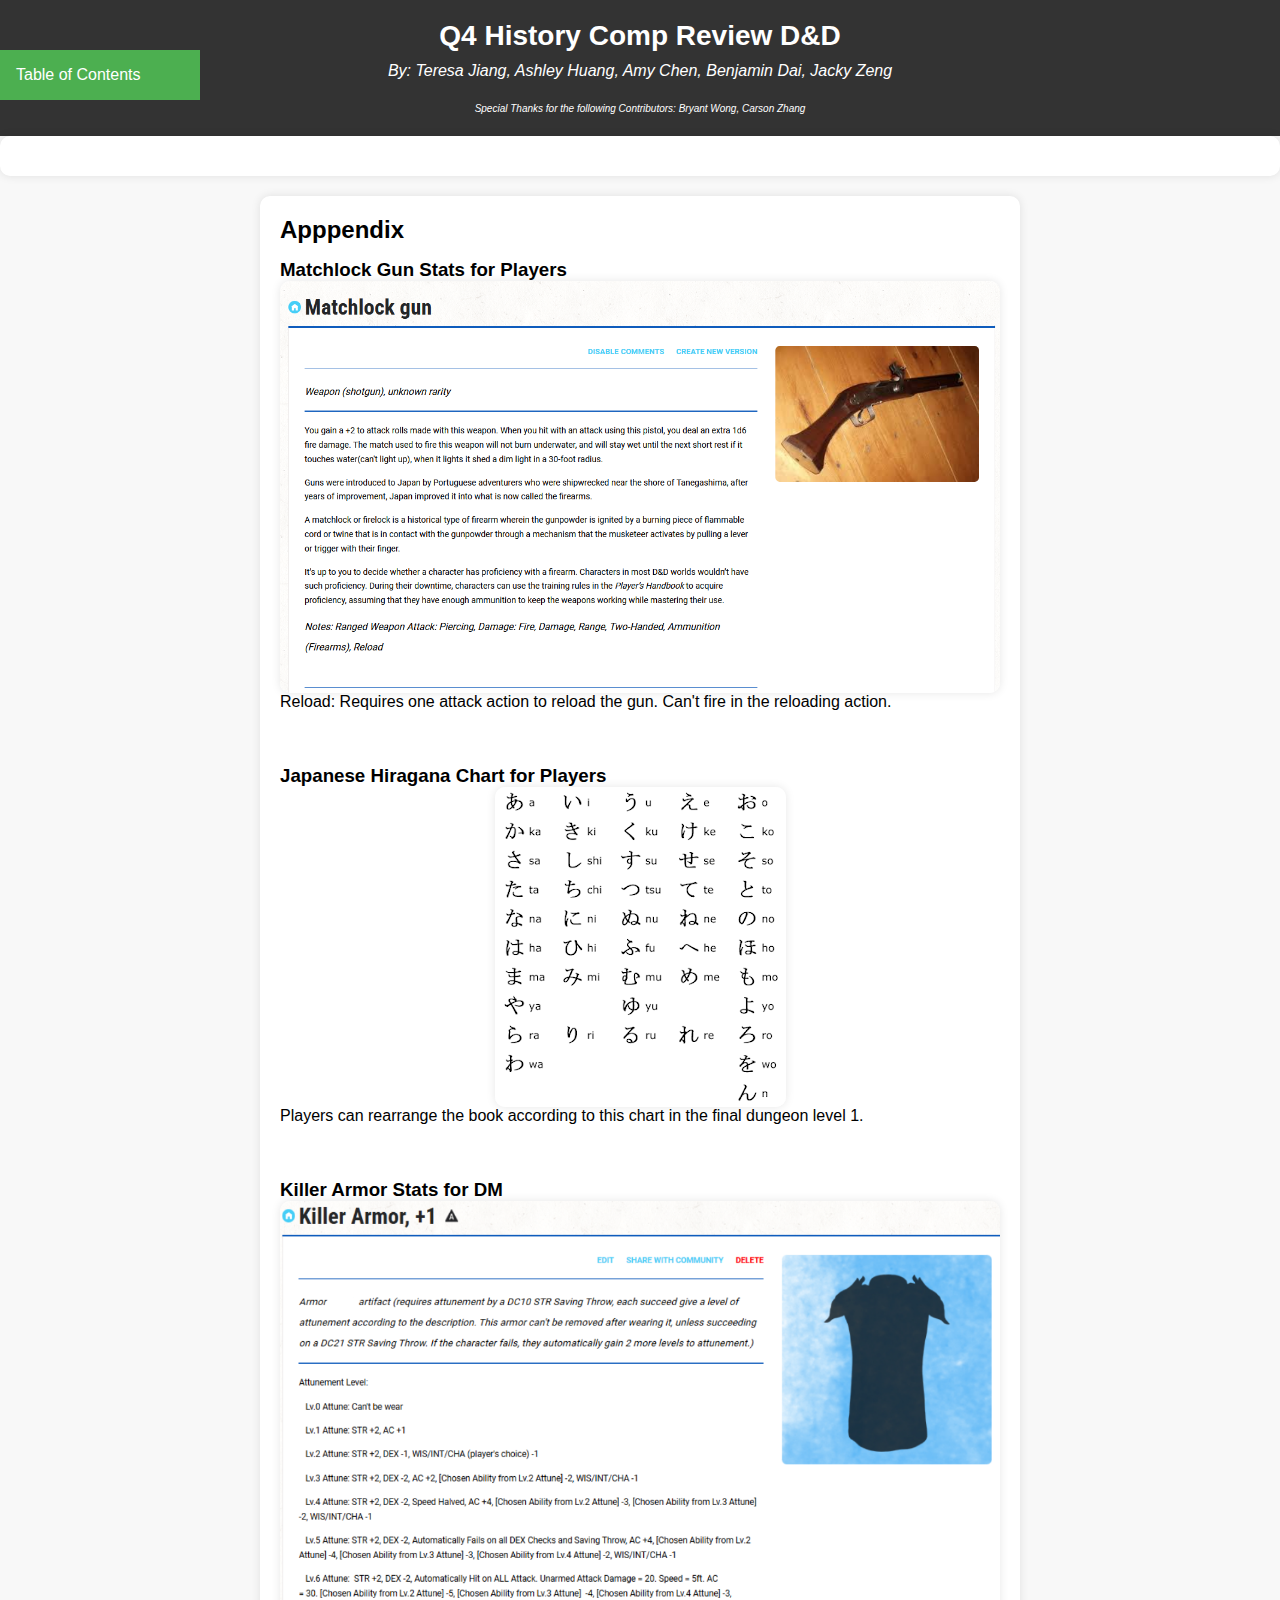
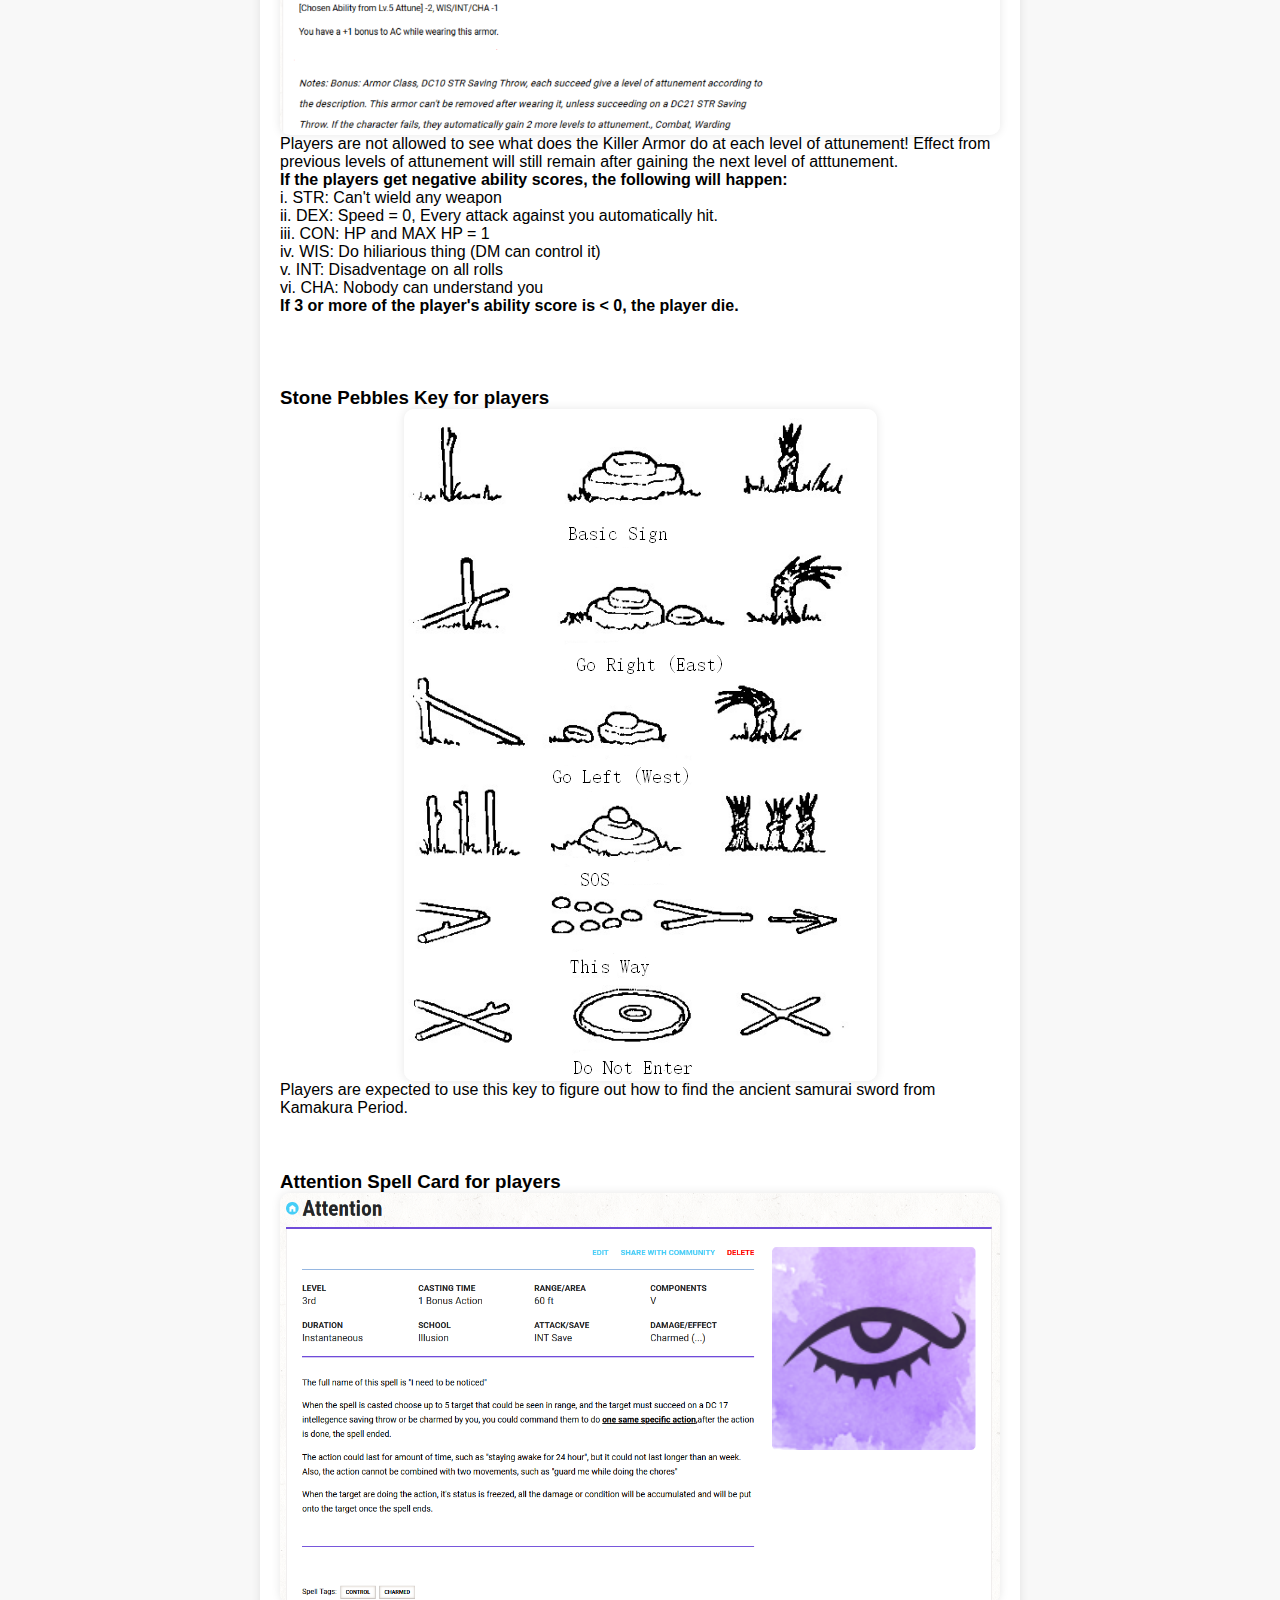
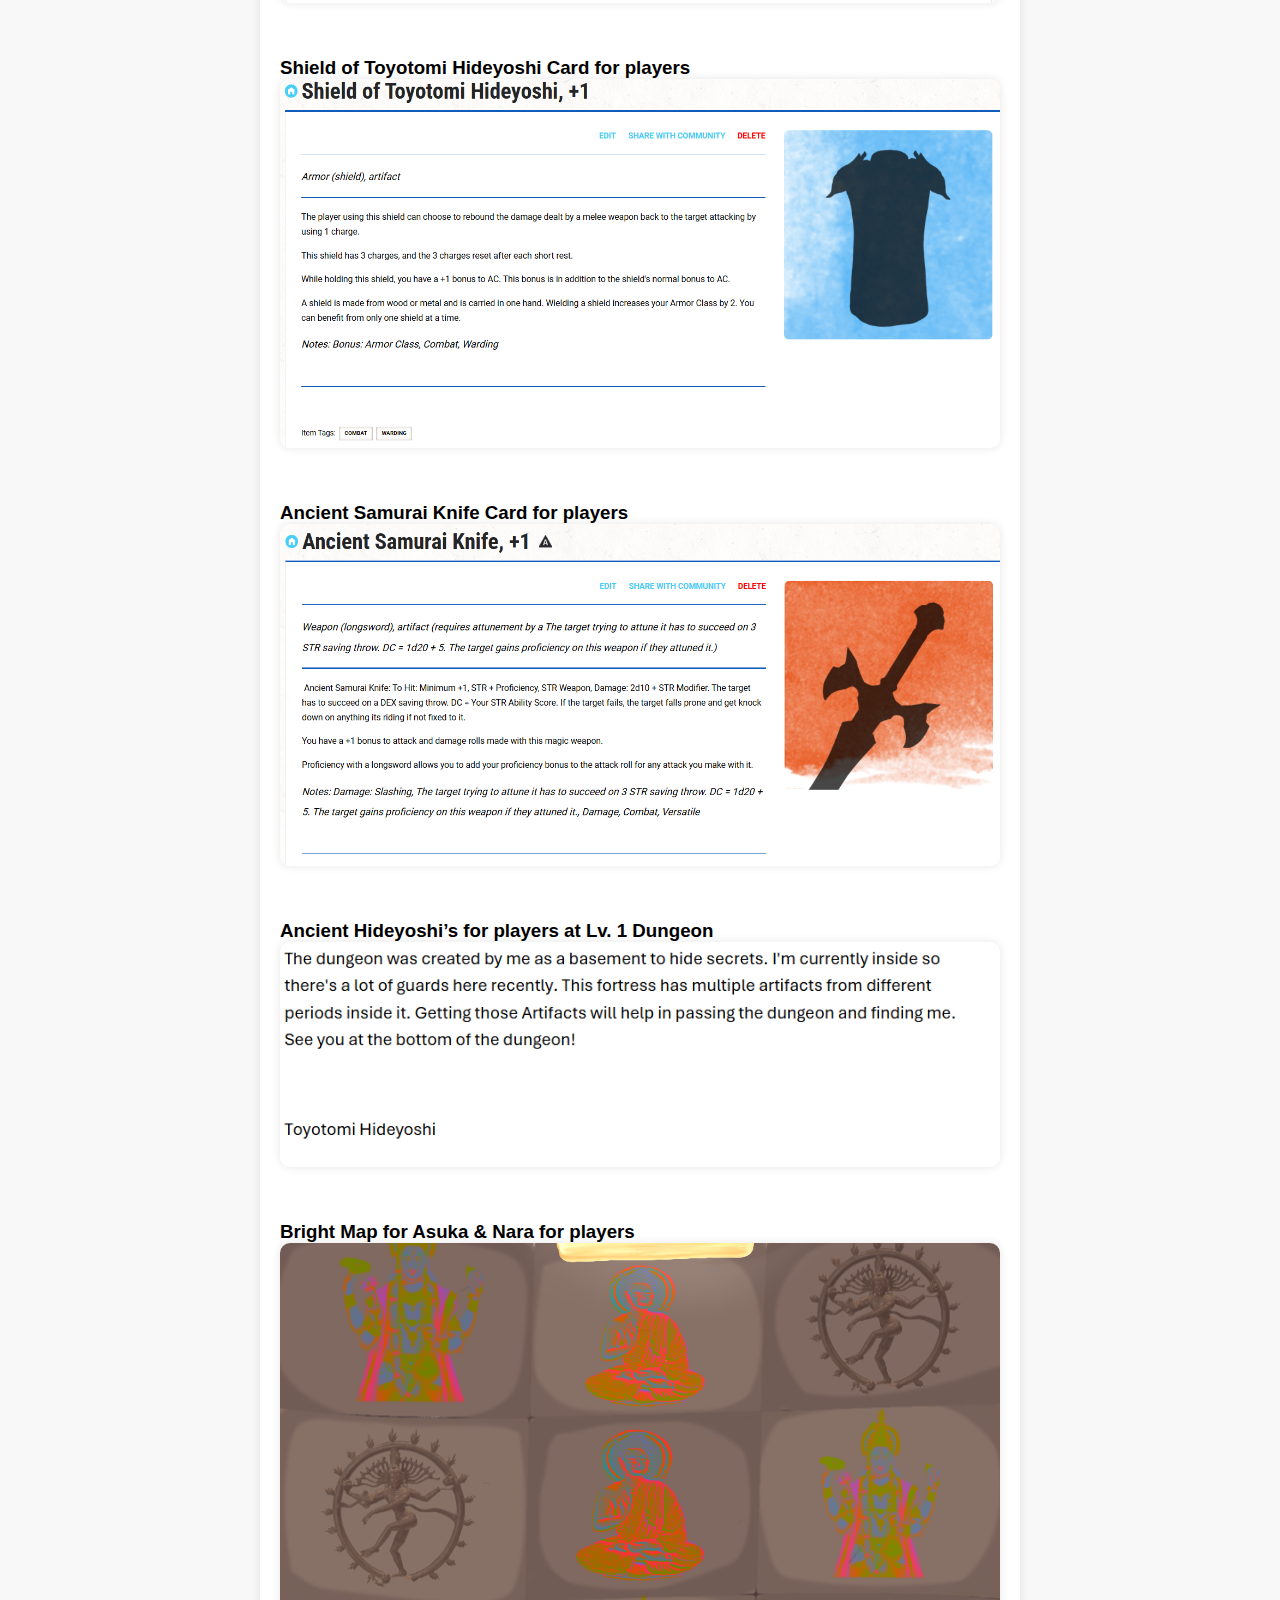
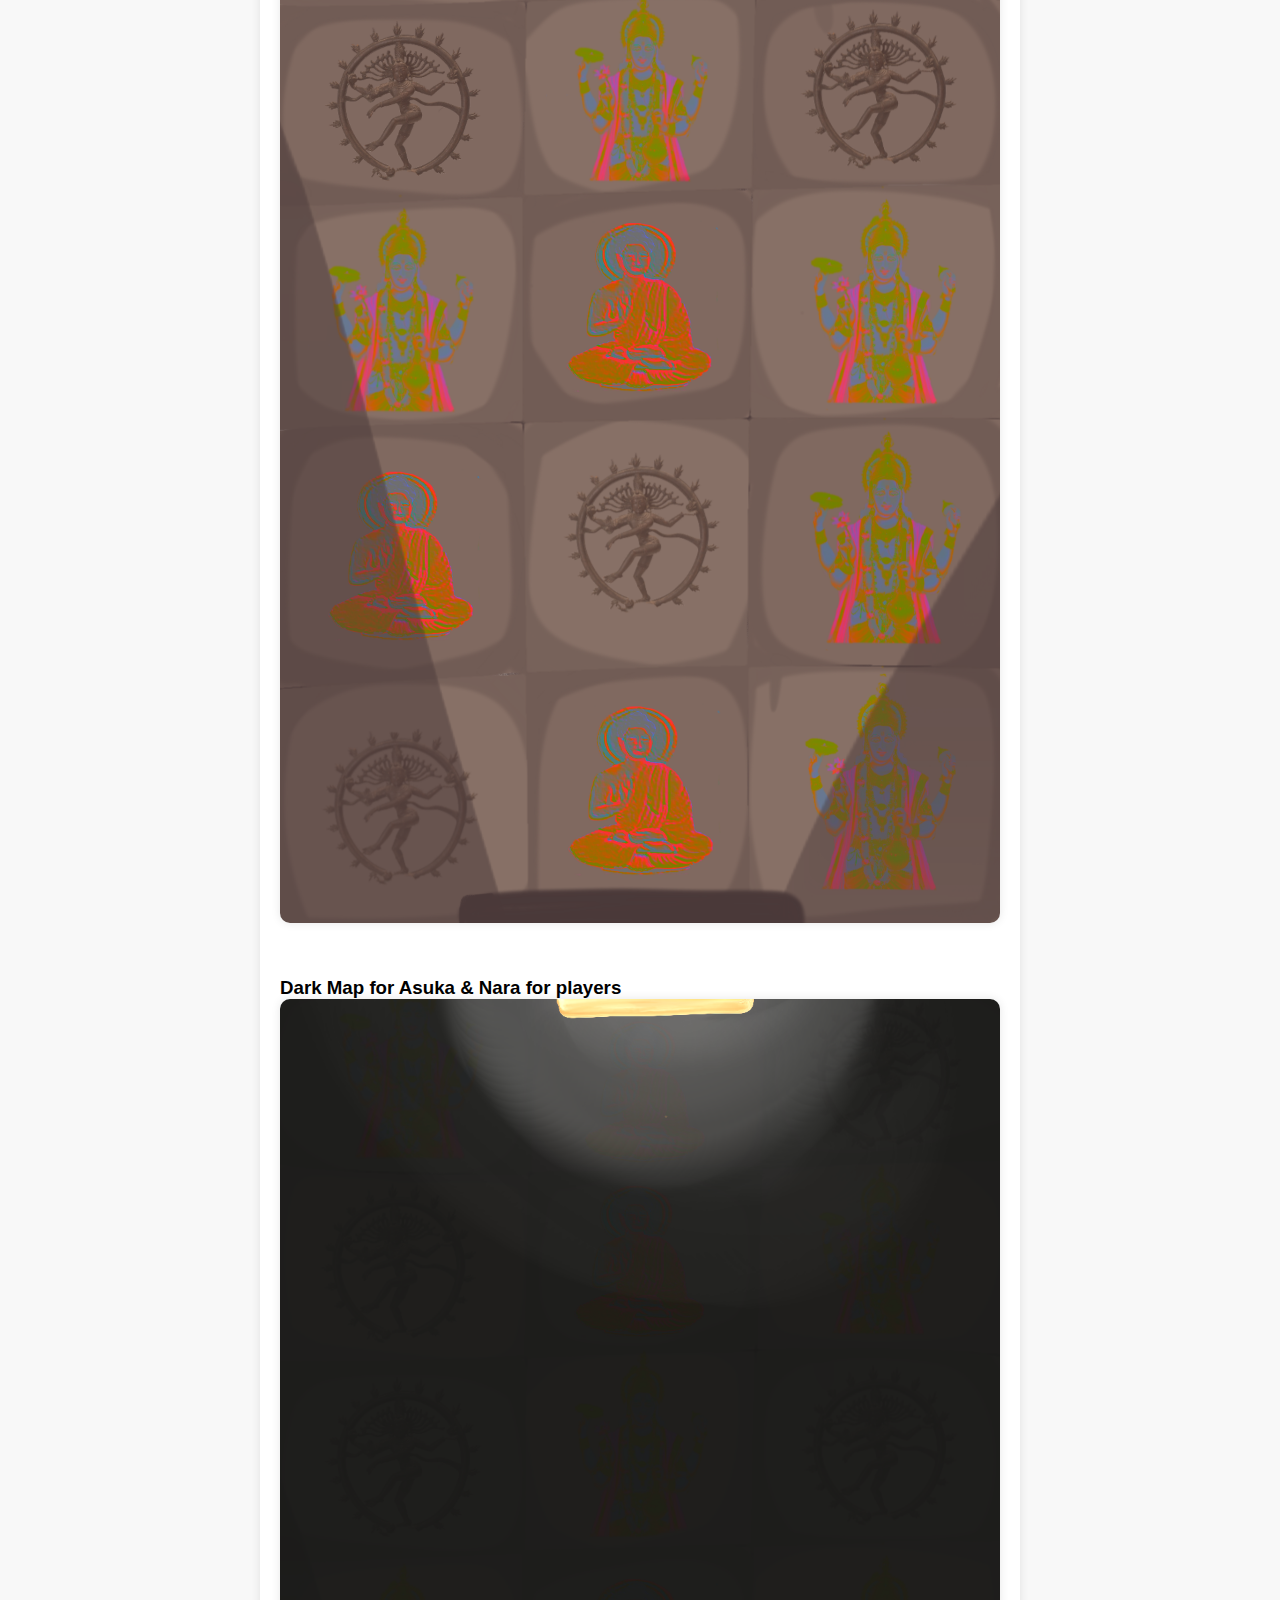
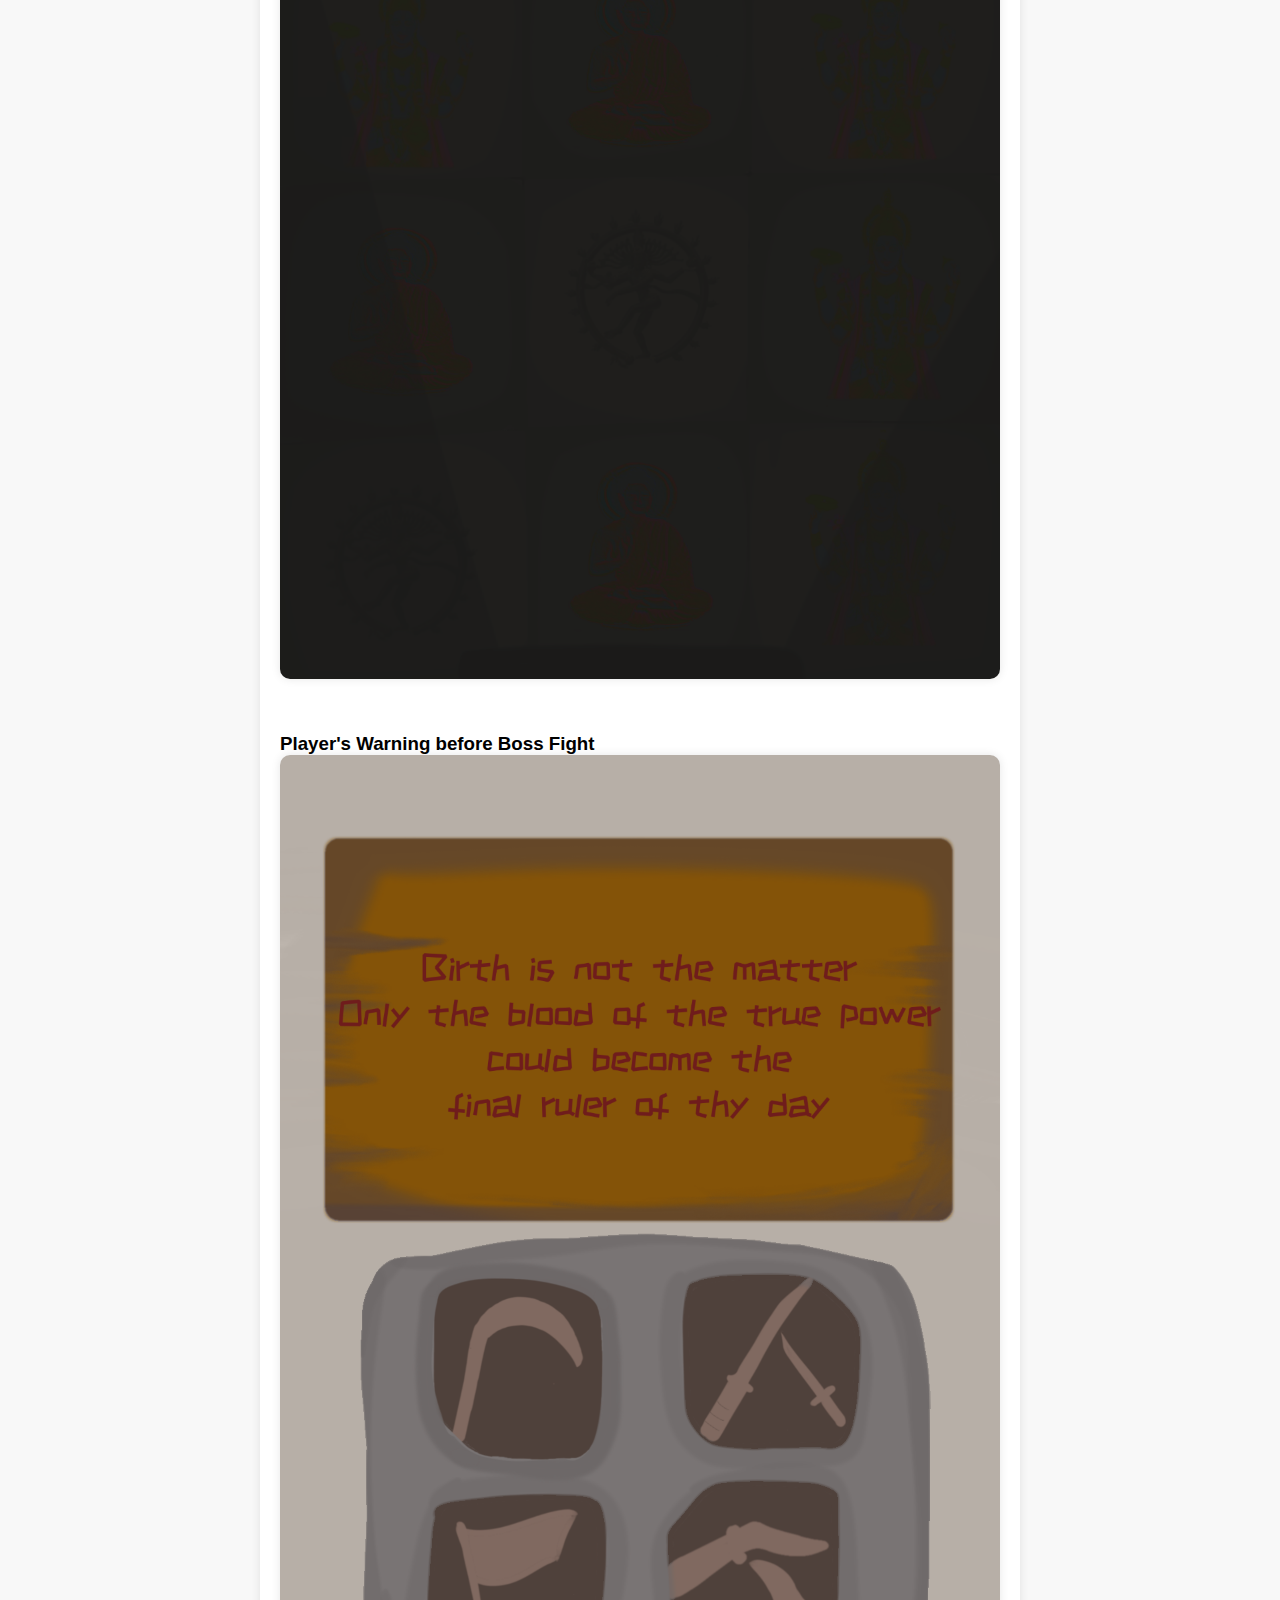
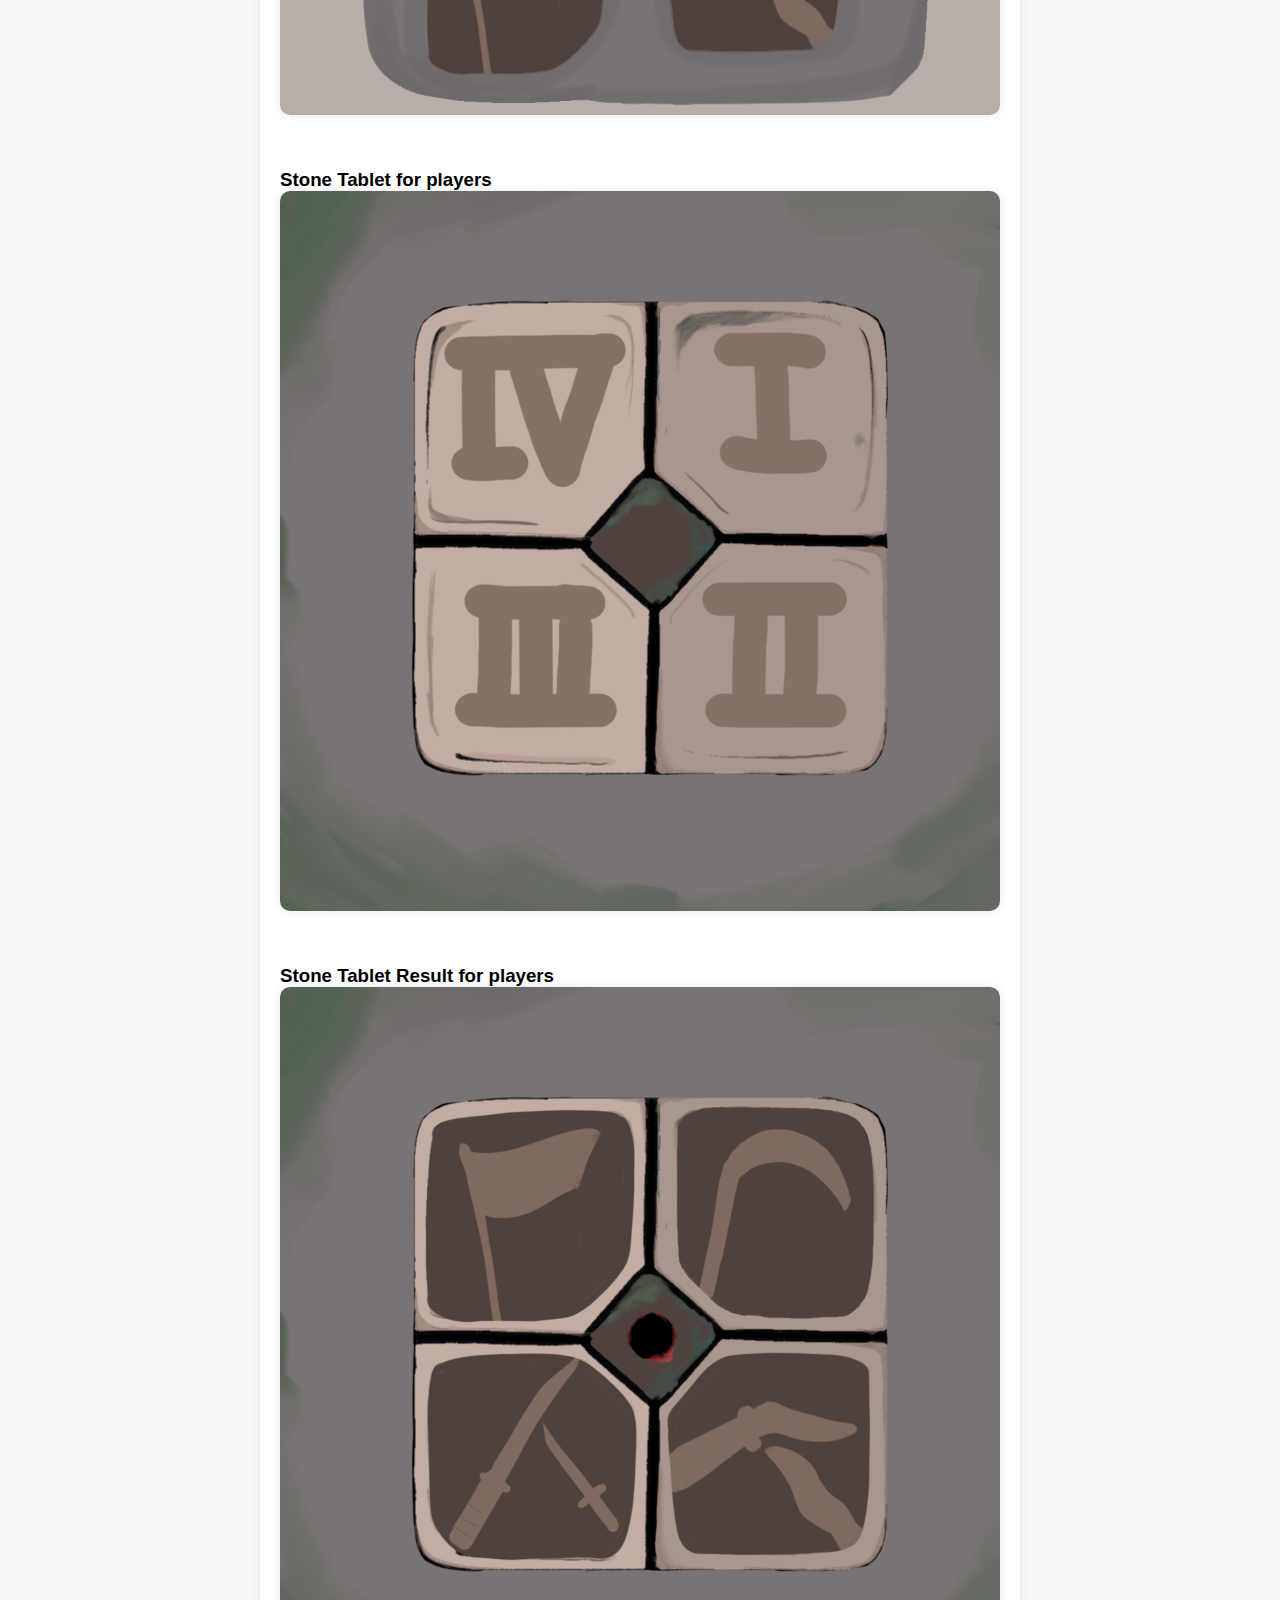
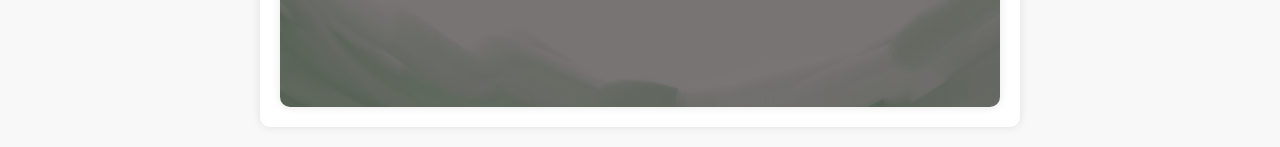
==== appendix.html @ b21c1c63 "老文件" ====
<!DOCTYPE html>
<html lang="en">
<head>
  <meta charset="UTF-8">
  <meta name="viewport" content="width=device-width, initial-scale=1.0">
  <title>Apppendix</title>
  <link rel="stylesheet" href="style.css">
  <style>
    /* Style the dropdown button */
    .dropbtn-left {
      background-color: #4CAF50;
      color: white;
      padding: 16px;
      font-size: 16px;
      border: none;
      cursor: pointer;
      width: 100%;
      text-align: left;
    }

    /* The container <div> - needed to position the dropdown content */
    .dropdown-left {
      position: fixed;
      left: 0;
      top: 50px;
      width: 200px;
      z-index: 1;
    }

    /* Dropdown Content (hidden by default) */
    .dropdown-content-left {
      display: none;
      position: relative;
      background-color: #f9f9f9;
      box-shadow: 0px 8px 16px 0px rgba(0,0,0,0.2);
      z-index: 1;
    }

    /* Links inside the dropdown */
    .dropdown-content-left .toc-link {
      color: black;
      padding: 12px 16px;
      text-decoration: none;
      display: block;
    }

    /* Change color of dropdown links on hover */
    .dropdown-content-left .toc-link:hover {
      background-color: #f1f1f1;
    }

    /* Show the dropdown menu on hover */
    .dropdown-left:hover .dropdown-content-left {
      display: block;
    }

    /* Style the submenu button */
    .submenu-btn-left {
      background-color: #f9f9f9;
      color: black;
      padding: 12px 16px;
      font-size: 16px;
      border: none;
      cursor: pointer;
      display: block;
      width: 100%;
      text-align: left;
    }

    /* The container <div> - needed to position the submenu content */
    .dropdown-submenu-left {
      position: relative;
    }

    /* Submenu Content (hidden by default) */
    .submenu-content-left {
      display: none;
      position: absolute;
      left: 100%;
      top: 0;
      background-color: #f9f9f9;
      min-width: 160px;
      box-shadow: 0px 8px 16px 0px rgba(0,0,0,0.2);
      z-index: 1;
    }

    /* Links inside the submenu */
    .submenu-content-left .toc-link {
      color: black;
      padding: 12px 16px;
      text-decoration: none;
      display: block;
    }

    /* Change color of submenu links on hover */
    .submenu-content-left .toc-link:hover {
      background-color: #f1f1f1;
    }

    /* Show the submenu on hover */
    .dropdown-submenu-left:hover .submenu-content-left {
      display: block;
    }
  </style>
</head>
<body>
  <header>
    <h3 class="title">Q4 History Comp Review D&D</h3>
    <p class="author">By: Teresa Jiang, Ashley Huang, Amy Chen, Benjamin Dai, Jacky Zeng</p>  
    <br>
    <p class="author"><font size = "1">Special Thanks for the following Contributors: Bryant Wong, Carson Zhang</font></p>
  </header>
  <section class="toc">
    <div class="dropdown dropdown-left">
      <button class="dropbtn dropbtn-left">Table of Contents</button>
      <div class="dropdown-content dropdown-content-left">
        <a class="toc-link" href="chapter1.html">Chapter 1: Guidance from the Night – the year of 1597 </a>
        <a class="toc-link" href="chapter2.html">Chapter 2: Road to the Shogunate</a>
        <a class="toc-link" href="chapter3.html">Chapter 3: The Hidden Ones</a>
        <a class="toc-link" href="chapter4.html">Chapter 4: The Battle of Seikigahara</a>
        <a class="toc-link" href="FinalDungeon.html">Final Dungeon</a>
        <a class="toc-link" href="Arsenal1.html">Arsenal 1</a>
        <a class="toc-link" href="appendix.html">Appendix (Map, Player's handout, etc.)</a>
        <div class="dropdown-submenu dropdown-submenu-left">
          <button class="submenu-btn submenu-btn-left">NPC Datasheet</button>
          <div class="submenu-content submenu-content-left">
            <a class="toc-link" href="Ashigaru(No firearm).html">Ashigaru (No Firearm)</a>
            <a class="toc-link" href="Ashigaru(Firearm).html">Ashigaru (Firearm)</a>
            <a class="toc-link" href="TokugawaIeyasu.html">Tokugawa Ieyasu</a>
            <a class="toc-link" href="ToyotomiHideyoshi.html">Toyotomi Hideyoshi</a>
            <a class="toc-link" href="Guide.html">Guide</a>
            <a class="toc-link" href="LightCavalry.html">Light Cavalry</a>
            <a class="toc-link" href="HeavyCavalry.html">Heavy Cavalry</a>
            <a class="toc-link" href="ToyotomiHideyori.html">Toyotomi Hideyori</a>
            <a class="toc-link" href="Samurai.html">Samurai</a>
          </div>
        </div>
      </div>
    </div>
  </section>
  <main>
    <section class="chapter">
      <h1>Apppendix</h1>
      <section id="Matchlock_Gun">
      <h3>Matchlock Gun Stats for Players</h3>
      <img src="Appendix/Matchlock_Gun.png" alt="Matchlock Gun" class="datasheet-img">
      <p>Reload: Requires one attack action to reload the gun. Can't fire in the reloading action.</p>
      </section>
      <br>
      <br>
      <br>
      <section id="Japanese_Hiragana">
        <h3>Japanese Hiragana Chart for Players</h3>
        <img src="Appendix/Japanese_Hiragana.png" alt="Japanese Hiragana" class="datasheet-img">
        <p>Players can rearrange the book according to this chart in the final dungeon level 1.</p>
      </section>
      <br>
      <br>
      <br>
      <section id="Killer_Armor">
        <h3>Killer Armor Stats for DM</h3>
        <img src="Appendix/Killer_Armor.png" alt="Killer Armor" class="datasheet-img">
        <p>Players are not allowed to see what does the Killer Armor do at each level of attunement! Effect from previous levels of attunement
        will still remain after gaining the next level of atttunement. <br>
        <strong>If the players get negative ability scores, the following will happen:</strong>  
        </p>
        <pre>
i. STR: Can't wield any weapon
ii. DEX: Speed = 0, Every attack against you automatically hit.
iii. CON: HP and MAX HP = 1
iv. WIS: Do hiliarious thing (DM can control it)
v. INT: Disadventage on all rolls
vi. CHA: Nobody can understand you
<strong>If 3 or more of the player's ability score is < 0, the player die.</strong>
        </pre>
      </section>
      <br>
      <br>
      <br>
      <section id="Stone_Pebbles_Key">
        <h3>Stone Pebbles Key for players</h3>
        <img src="Appendix/Stone_Pebbles_Key.png" alt="Stone_Pebbles_Key" class="datasheet-img">
        <p>
          Players are expected to use this key to figure out how to find the ancient samurai sword from Kamakura Period. <br>
        </p>
      </section>
      <br>
      <br>
      <br>
      <section id="Attention">
        <h3>Attention Spell Card for players</h3>
        <img src="Appendix/Attention.png" alt="Attention" class="datasheet-img">
      </section>
      <br>
      <br>
      <br>
      <section id="Shield_of_TH">
        <h3>Shield of Toyotomi Hideyoshi Card for players</h3>
        <img src="Appendix/Shield_of_Toyotomi_Hideyoshi.png" alt="Shild of TH" class="datasheet-img">
      </section>
      <br>
      <br>
      <br>
      <section id="ASK">
        <h3>Ancient Samurai Knife Card for players</h3>
        <img src="Appendix/Ancient_Samurai_Knife.png" alt="ASK" class="datasheet-img">
      </section>
      <br>
      <br>
      <br>
      <section id="Hideyoshi’s_Warning">
        <h3>Ancient Hideyoshi’s for players at Lv. 1 Dungeon</h3>
        <img src="Appendix/Hideyoshi's Warning.png" alt="Hideyoshi’s Warning" class="datasheet-img">
      </section>
      <br>
      <br>
      <br>
      <section id="A&NB">
        <h3>Bright Map for Asuka & Nara for players</h3>
        <img src="Appendix/Asuka&NaraBright.png" alt="Asuka&NaraBright" class="datasheet-img">
      </section>
      <br>
      <br>
      <br>
      <section id="A&ND">
        <h3>Dark Map for Asuka & Nara for players</h3>
        <img src="Appendix/Asuka&NaraDark.png" alt="Asuka&NaraDark" class="datasheet-img">
      </section>
      <br>
      <br>
      <br>
      <section id="Player's_Warning">
        <h3>Player's Warning before Boss Fight</h3>
        <img src="Appendix/Player's_Warning.png" alt="Player's Warning" class="datasheet-img">
      </section>
      <br>
      <br>
      <br>
      <section id="Stone_Tablet">
        <h3>Stone Tablet for players</h3>
        <img src="Appendix/Stone_Tablet.png" alt="Stone Tablet" class="datasheet-img">
      </section>
      <br>
      <br>
      <br>
      <section id="Result">
        <h3>Stone Tablet Result for players</h3>
        <img src="Appendix/Result.png" alt="Result" class="datasheet-img">
      </section>
    </section>
  </main>
  <script src="script.js"></script>
  <script>
    document.addEventListener('DOMContentLoaded', function() {
      var submenuBtn = document.querySelector('.submenu-btn-left');
      var submenuContent = document.querySelector('.submenu-content-left');
    
      submenuBtn.addEventListener('click', function(e) {
        e.stopPropagation();
        submenuContent.style.display = submenuContent.style.display === 'block' ? 'none' : 'block';
      });
    
      // Close the dropdown if the user clicks outside of it
      window.onclick = function(event) {
        if (!event.target.matches('.submenu-btn-left')) {
          if (submenuContent.style.display === 'block') {
            submenuContent.style.display = 'none';
          }
        }
      };
    });
    </script>
    
</body>
</html>
---- style.css ----
/* Reset styles */
* {
  margin: 0;
  padding: 0;
  box-sizing: border-box;
}

/* Body styles */
body {
  font-family: Arial, sans-serif;
  background-color: #f8f8f8;
}

/* <pre> style */
pre{
  font-family: Arial, Helvetica, sans-serif1;
}

/* Header styles */
header {
  background-color: #333;
  color: #fff;
  padding: 20px;
  text-align: center;
}

.title {
  font-size: 28px;
  margin-bottom: 10px;
}

.author {
  font-style: italic;
}

/* Main styles */
main {
  max-width: 800px;
  margin: 0 auto;
  padding: 20px;
}

/* Table of Contents styles */
.toc {
  background-color: #fff;
  padding: 20px;
  border-radius: 10px;
  box-shadow: 0 0 10px rgba(0, 0, 0, 0.1);
}

h2 {
  font-size: 24px;
  margin-bottom: 15px;
}

.toc-items {
  display: flex;
  flex-direction: column;
}

.toc-items a,
.dropdown-title {
  display: block;
  padding: 10px 15px;
  margin-bottom: 10px;
  border-radius: 5px;
  background-color: #f5f5f5;
  text-decoration: none;
  color: #333;
  transition: background-color 0.3s ease;
}

.toc-items a:hover,
.dropdown-title:hover {
  background-color: #e0e0e0;
}

.dropdown {
  position: relative;
}

.submenu {
  display: none;
  position: absolute;
  top: 100%;
  left: 0;
  background-color: #fff;
  padding: 10px;
  border-radius: 5px;
  box-shadow: 0 2px 5px rgba(0, 0, 0, 0.1);
}

.dropdown:hover .submenu {
  display: block;
}

.submenu a {
  display: block;
  padding: 5px 15px;
  margin-bottom: 5px;
  border-radius: 5px;
  background-color: #f5f5f5;
  text-decoration: none;
  color: #333;
  transition: background-color 0.3s ease;
}

.submenu a:hover {
  background-color: #e0e0e0;
}

/* Introduction styles */
.intro {
  background-color: #fff;
  padding: 20px;
  border-radius: 10px;
  box-shadow: 0 0 10px rgba(0, 0, 0, 0.1);
}

.intro h2 {
  font-size: 24px;
  margin-bottom: 15px;
}

.intro p {
  font-size: 16px;
  line-height: 1.6;
}

/* Chapter styles */
.chapter {
  background-color: #fff;
  padding: 20px;
  border-radius: 10px;
  box-shadow: 0 0 10px rgba(0, 0, 0, 0.1);
}

h1 {
  font-size: 24px;
  margin-bottom: 15px;
}

.part {
  font-weight: bold;
}

ol {
  list-style-type: none;
}

ul {
  list-style-type: disc;
}

li {
  margin-bottom: 10px;
}

/* Datasheet styles */
.datasheet {
  max-width: 600px;
  margin: 20px auto;
  text-align: center;
}

.datasheet h1 {
  font-size: 24px;
  margin-bottom: 15px;
}

.datasheet-img {
  max-width: 100%;
  height: auto;
  display: block;
  margin: 0 auto;
  border-radius: 10px;
  box-shadow: 0 0 10px rgba(0, 0, 0, 0.1);
  transition: transform 0.3s ease;
}

.datasheet-img:hover {
  transform: scale(1.1);
}

/* Table CSS */
table {
  border-collapse: collapse;
  width: 100%;
}

.table1{
  border: 1px solid black;
  text-align: center;
}
.table2 {
  border: 1px solid black;
  padding: 8px;
  text-align: center;
}

/* Additional CSS for buttons */
.button-wrapper {
  position: fixed;
  bottom: 20px;
  width: 100%;
  display: flex;
  justify-content: space-between;
  padding: 0 20px;
}

.button {
  padding: 10px 20px;
  background-color: #333;
  color: #fff;
  border: none;
  border-radius: 5px;
  cursor: pointer;
}

.button:hover {
  background-color: #555;
}

.Matchlock_Gun_Description{
  color : purple;
  font-style: italic;
  font-size: x-small;
  text-align: center;
}



/* Original CSS */ 
/*
h1{
    color:aqua;
    text-align: center;
}
.author{
    color: red;
    text-align: center;
}
.title{
    color:blue;
    text-align: center;
}
p{
    font-family: cursive;
}
.part{
    font-weight: bold;
    color: blueviolet;
}
img {
    display: block;
    margin-left: auto;
    margin-right: auto;
    width: 50%;
  }
*/
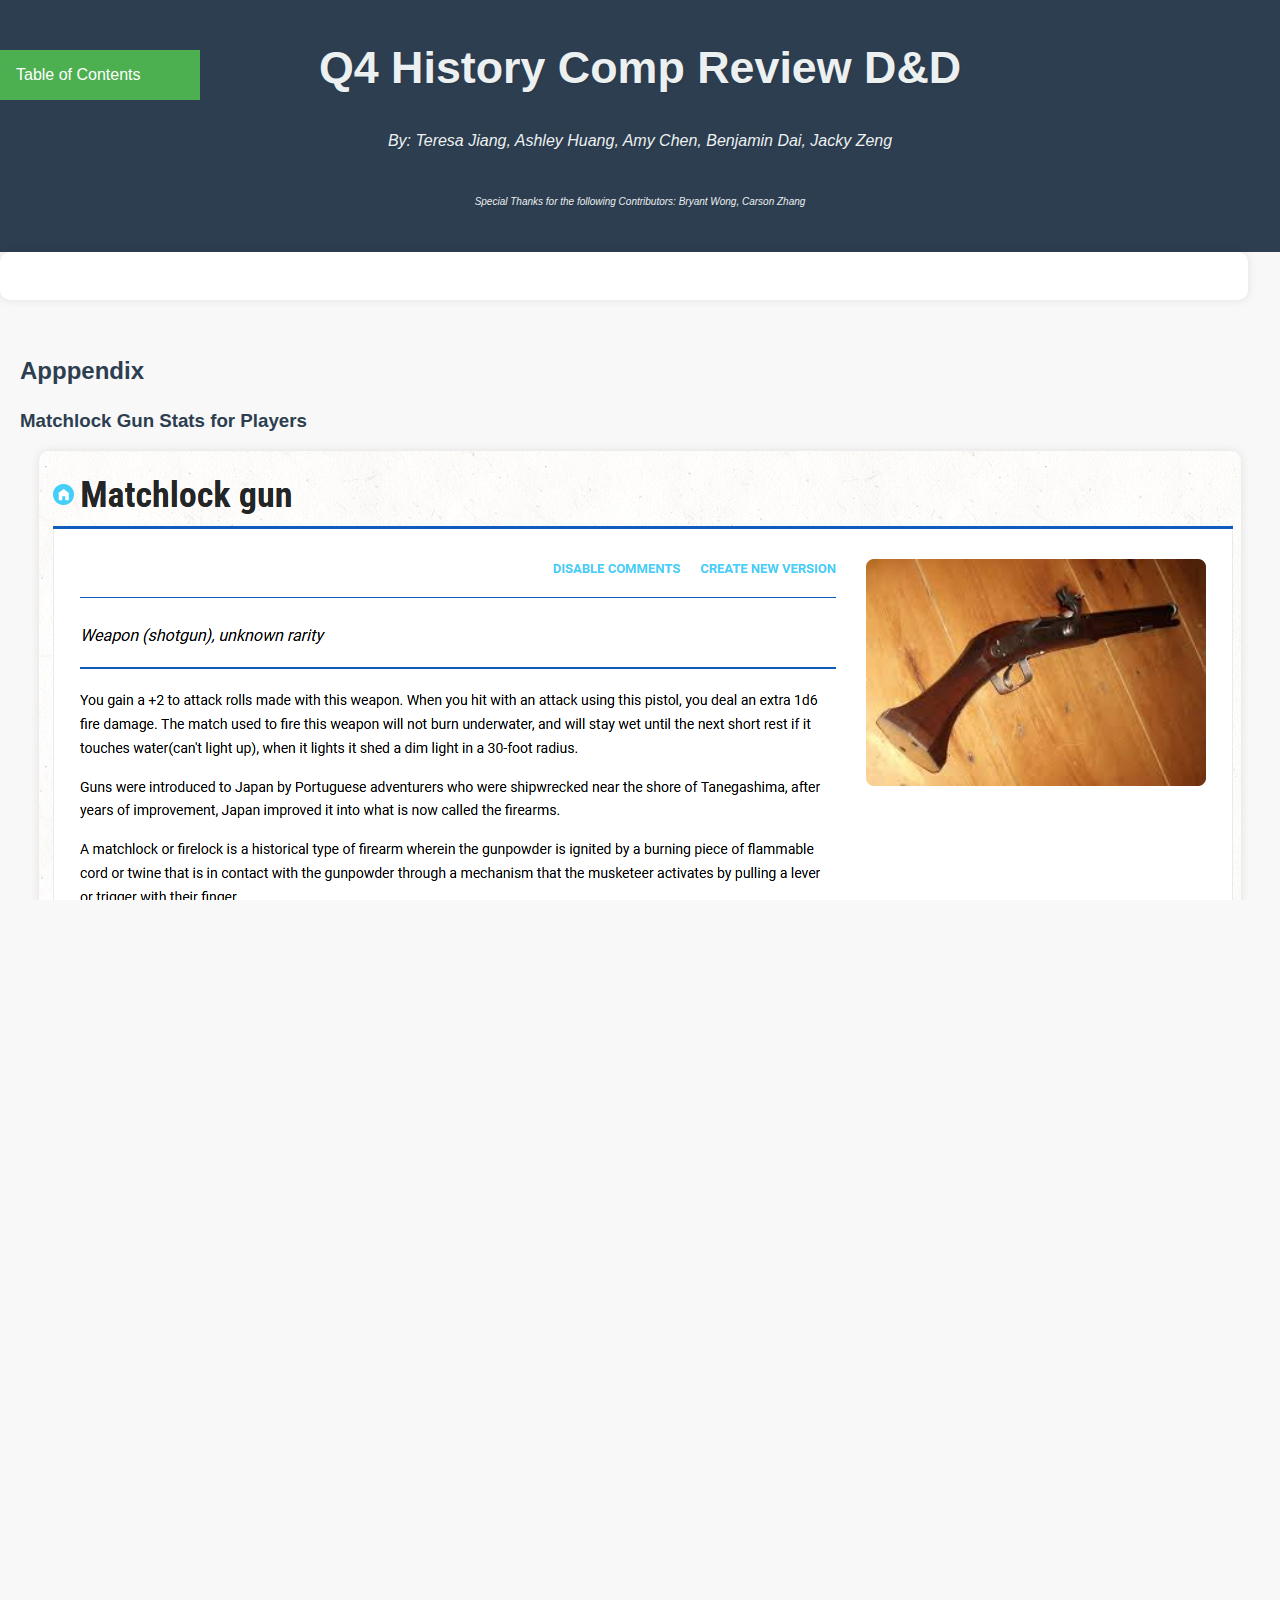
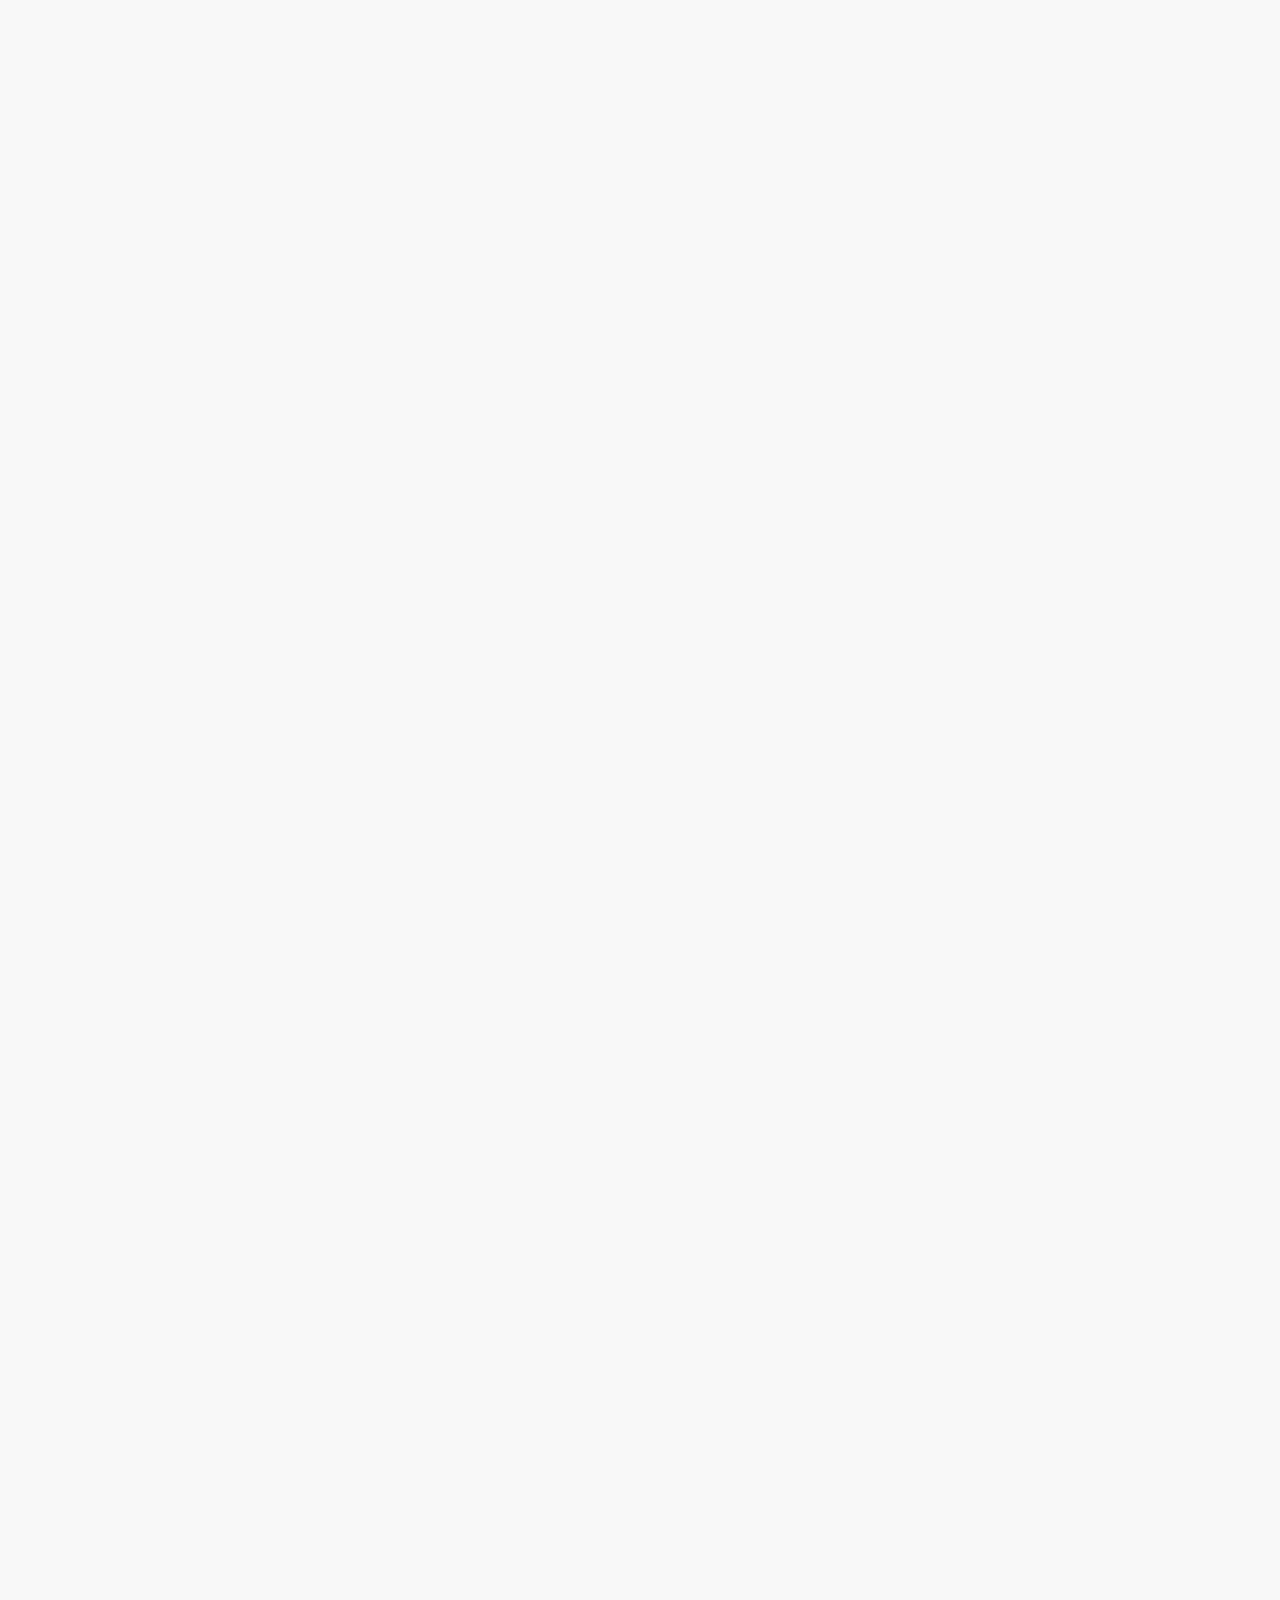
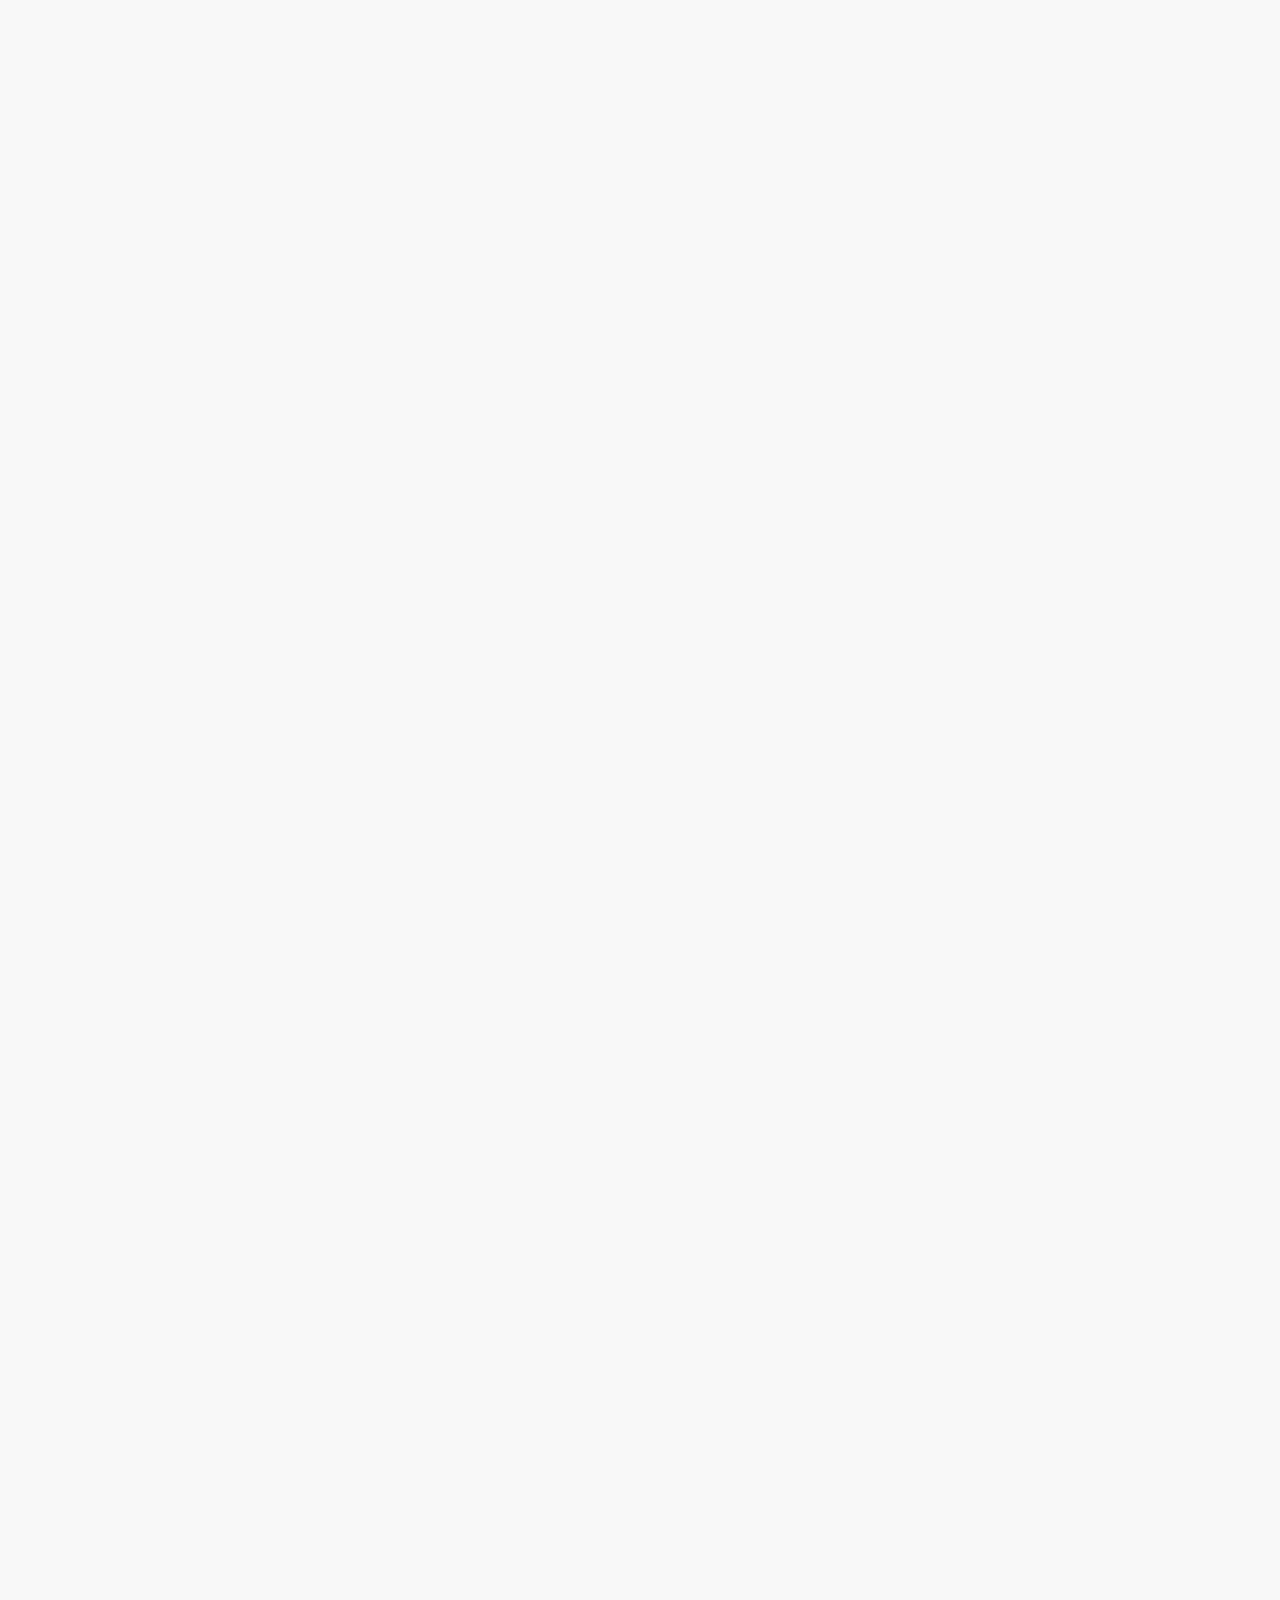
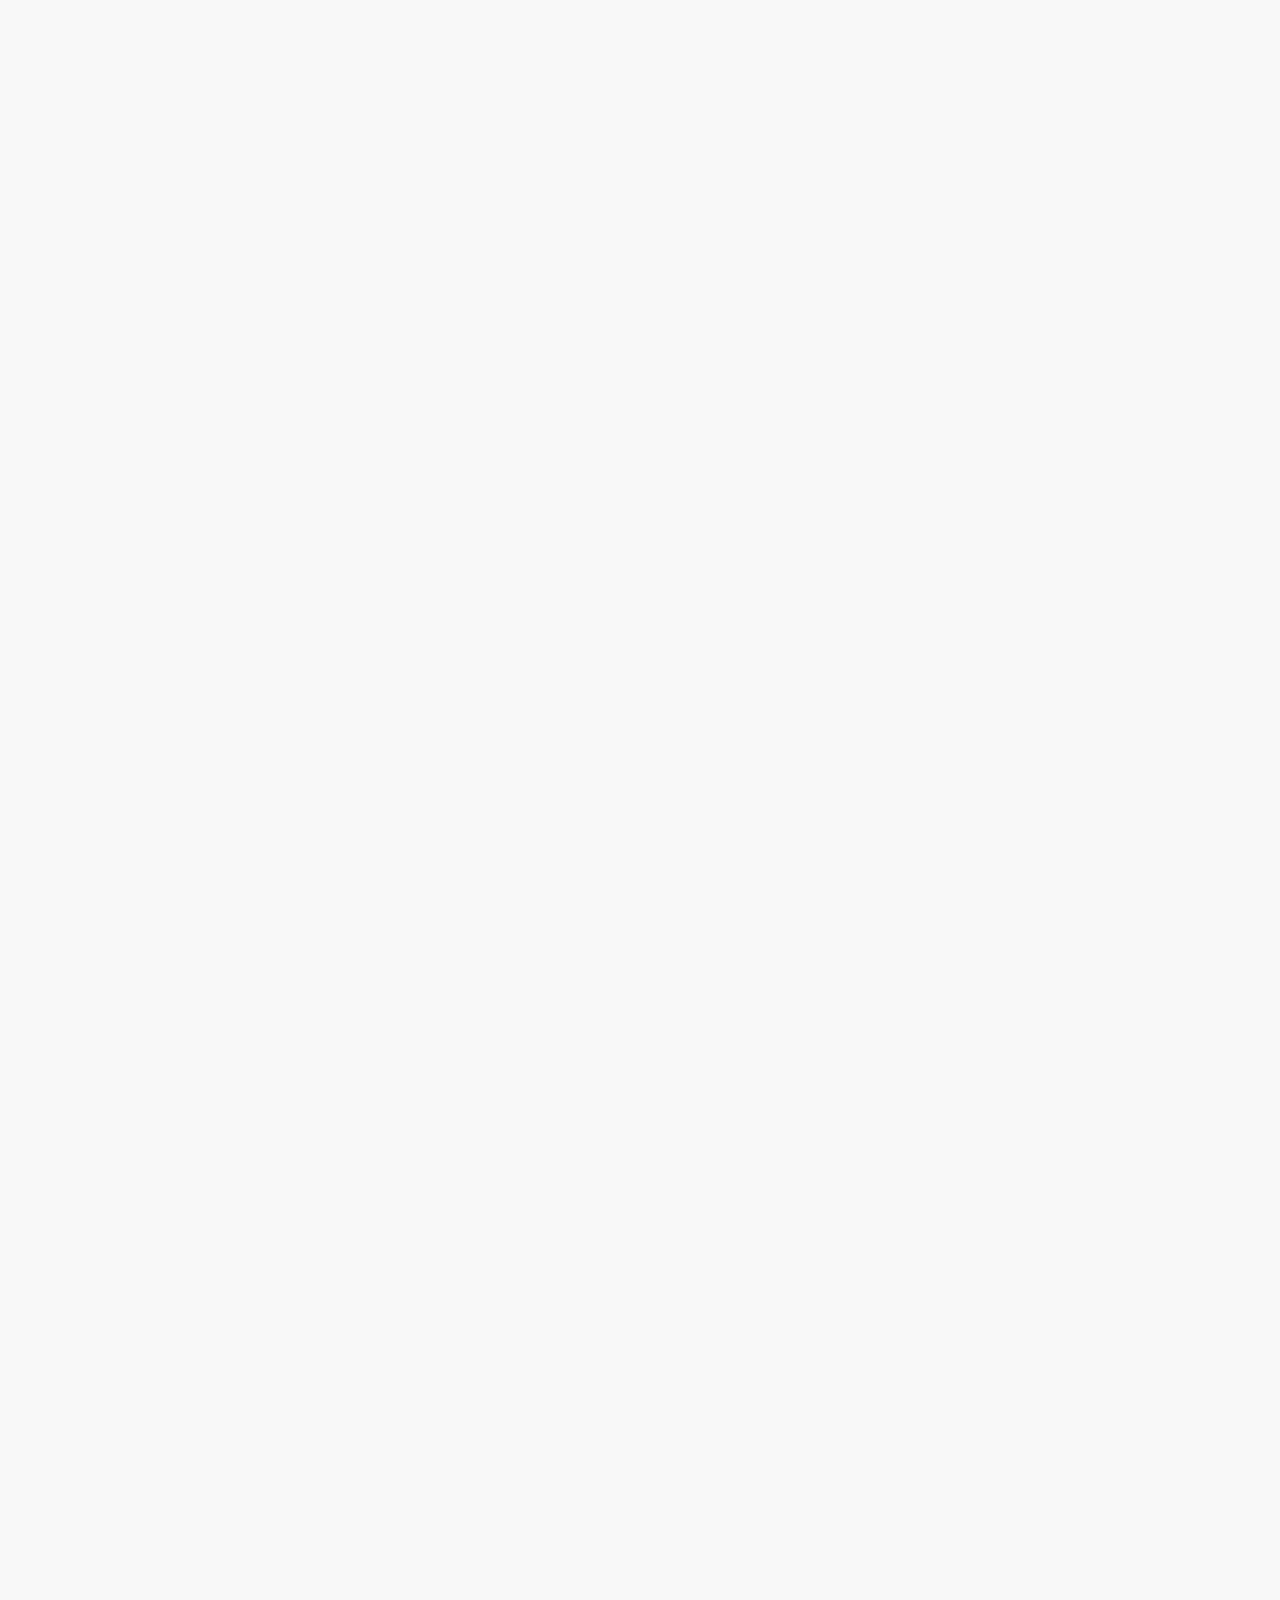
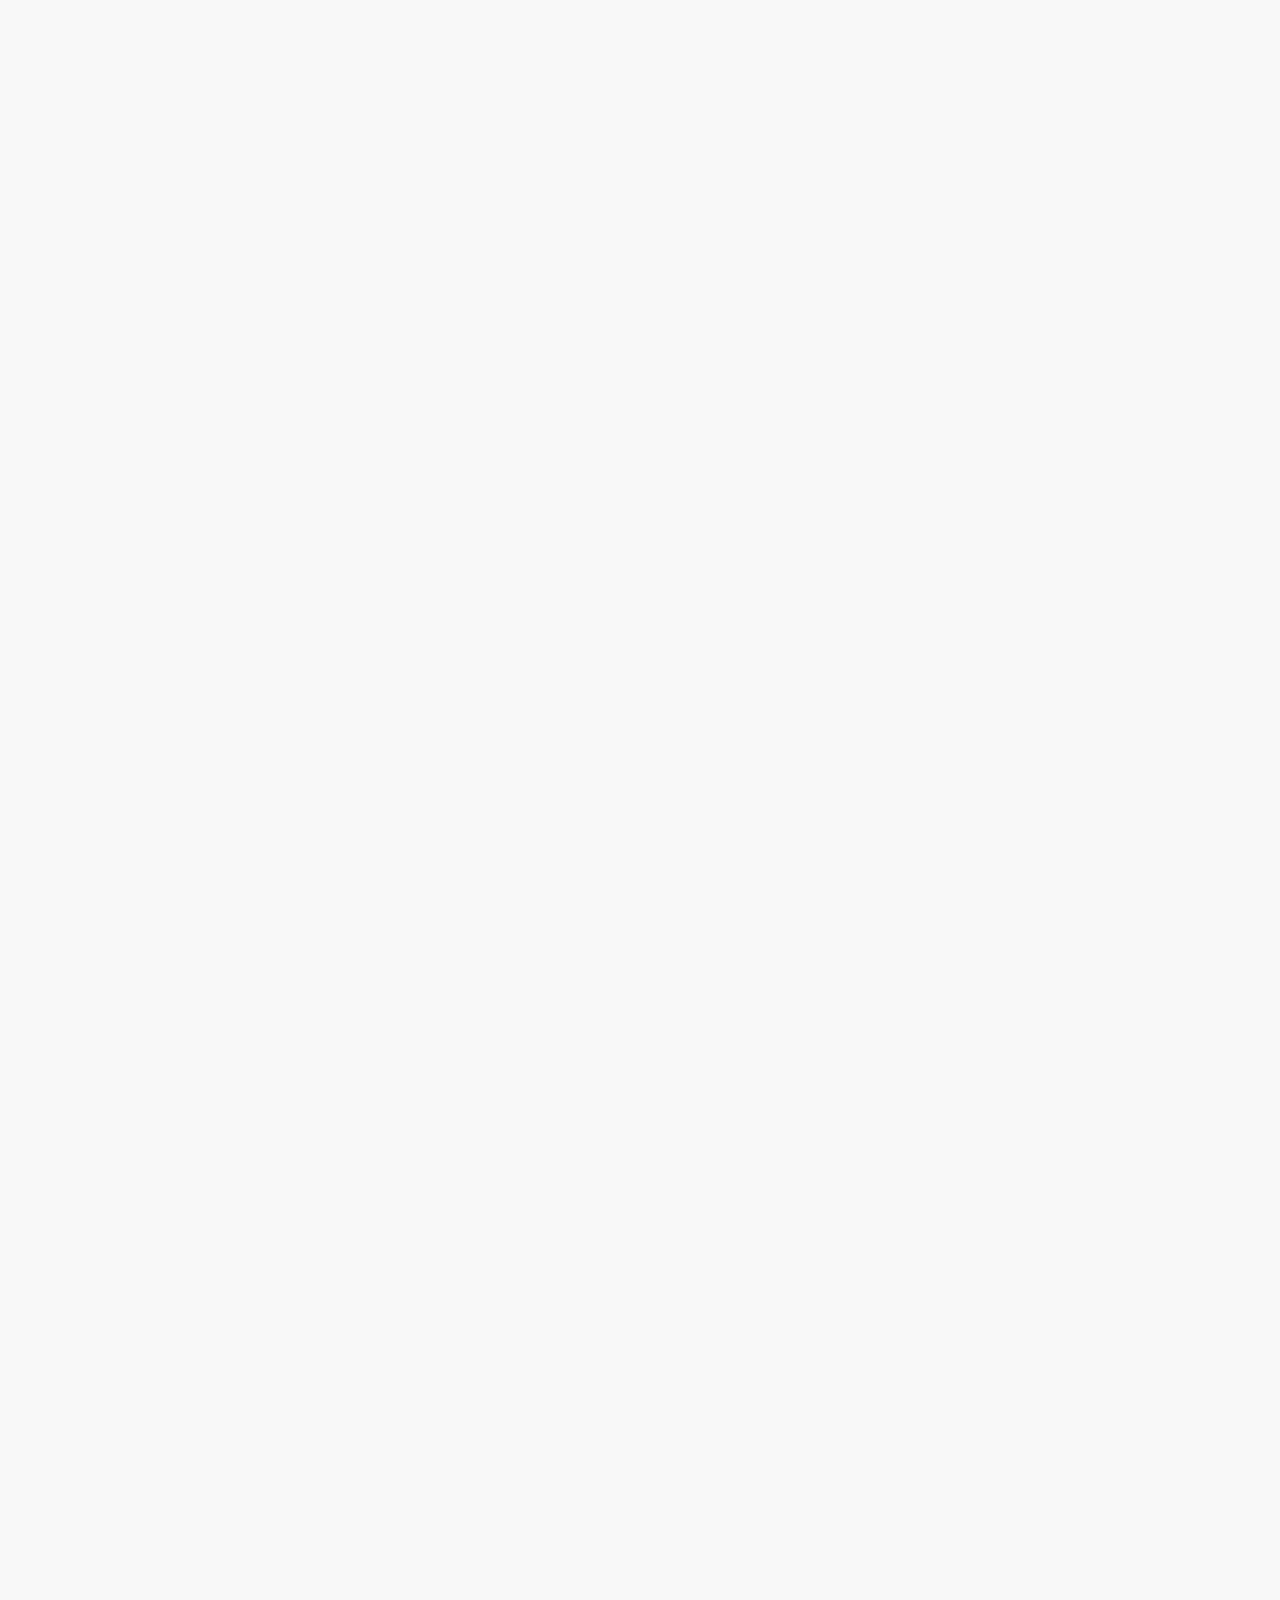
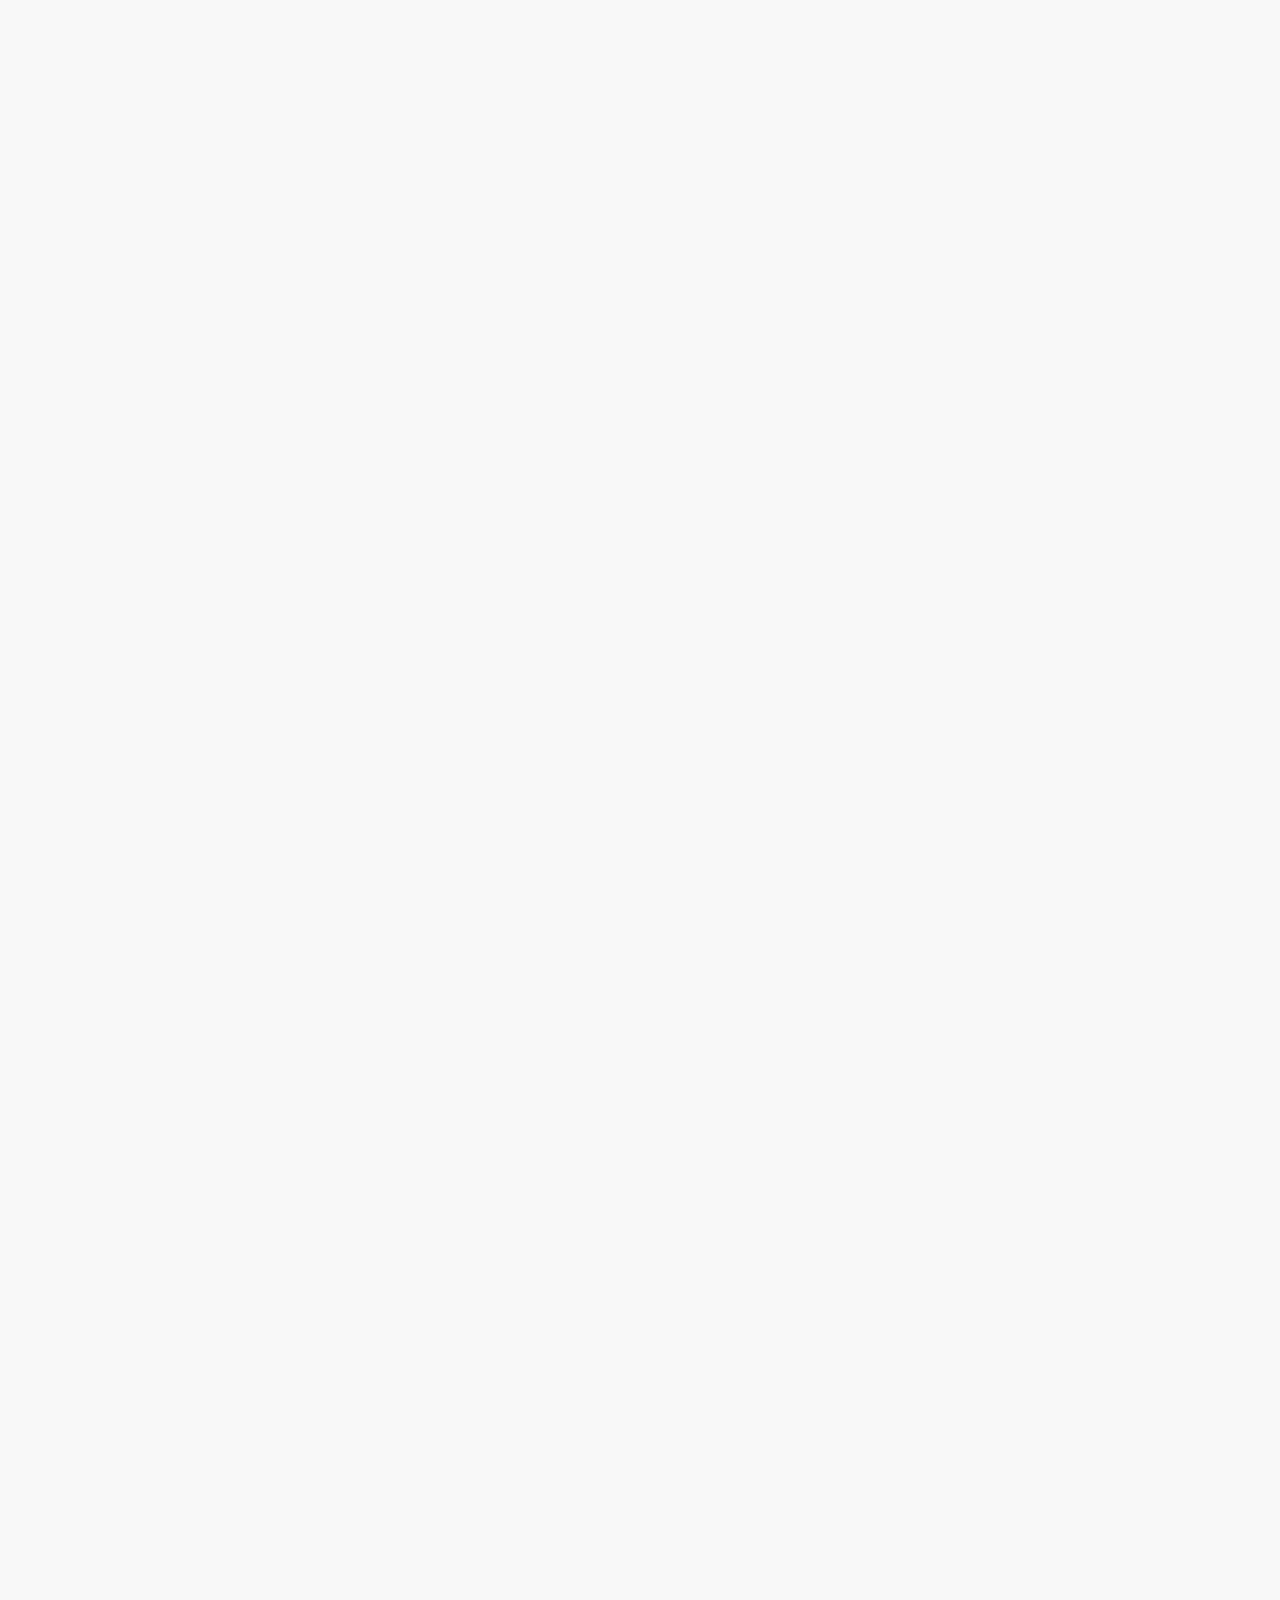
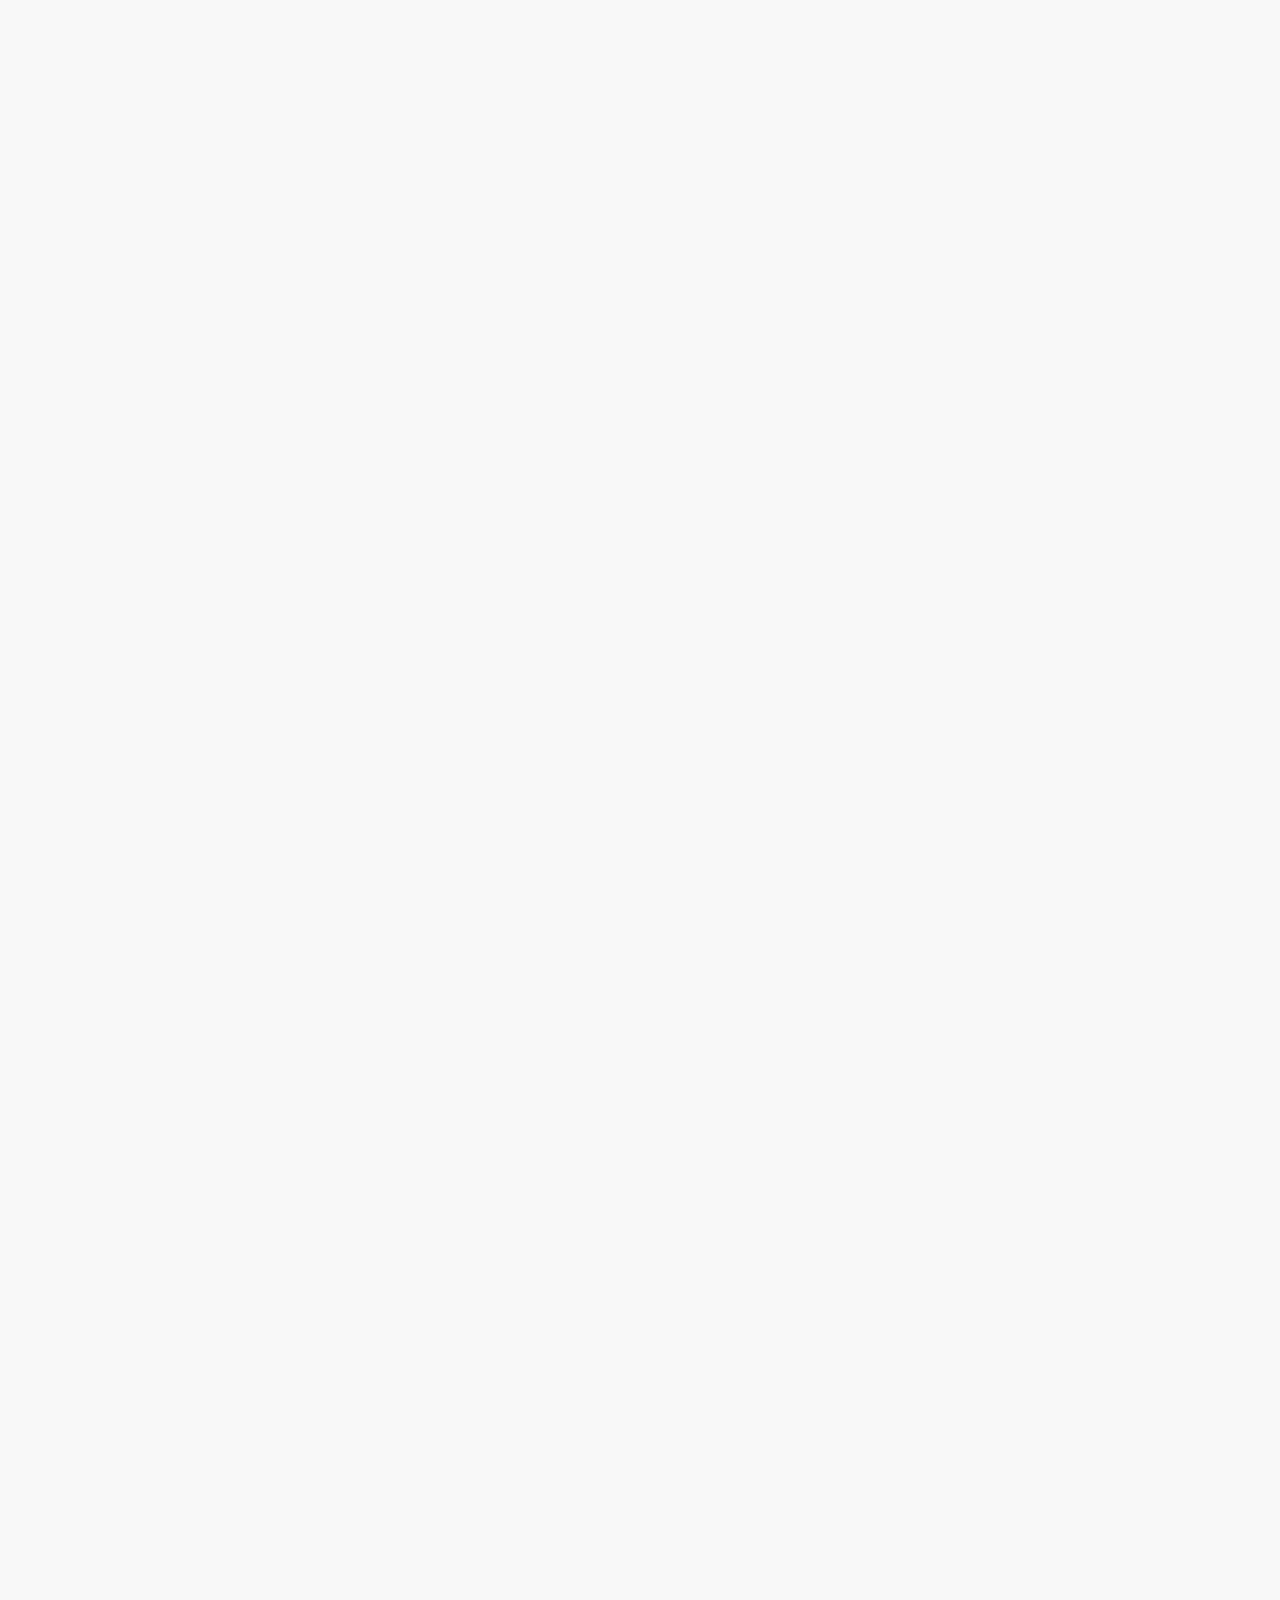
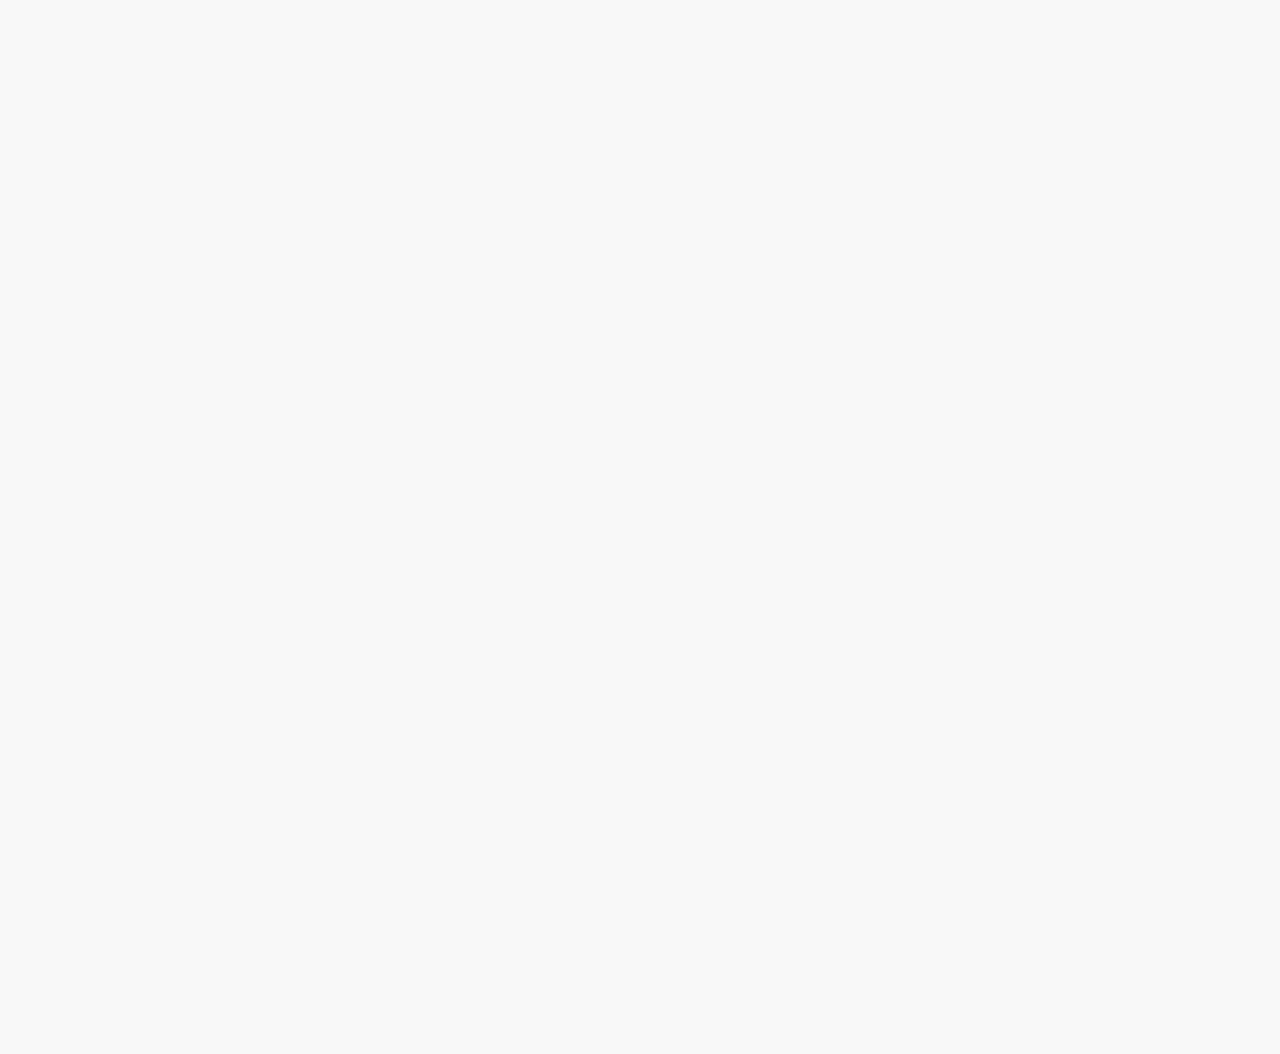
==== commit 244b4dca: "Update appendix.html" ====
--- a/appendix.html
+++ b/appendix.html
@@ -1,275 +1,563 @@
 <!DOCTYPE html>
+
 <html lang="en">
+
 <head>
+
   <meta charset="UTF-8">
+
   <meta name="viewport" content="width=device-width, initial-scale=1.0">
+
   <title>Apppendix</title>
+
   <link rel="stylesheet" href="style.css">
+
   <style>
+
     /* Style the dropdown button */
+
     .dropbtn-left {
+
       background-color: #4CAF50;
+
       color: white;
+
       padding: 16px;
+
       font-size: 16px;
+
       border: none;
+
       cursor: pointer;
+
       width: 100%;
+
       text-align: left;
-    }
+
+    }
+
 
     /* The container <div> - needed to position the dropdown content */
+
     .dropdown-left {
+
       position: fixed;
+
       left: 0;
+
       top: 50px;
+
       width: 200px;
+
       z-index: 1;
-    }
+
+    }
+
 
     /* Dropdown Content (hidden by default) */
+
     .dropdown-content-left {
+
       display: none;
+
       position: relative;
+
       background-color: #f9f9f9;
+
       box-shadow: 0px 8px 16px 0px rgba(0,0,0,0.2);
+
       z-index: 1;
-    }
+
+    }
+
 
     /* Links inside the dropdown */
+
     .dropdown-content-left .toc-link {
+
       color: black;
+
       padding: 12px 16px;
+
       text-decoration: none;
+
       display: block;
-    }
+
+    }
+
 
     /* Change color of dropdown links on hover */
+
     .dropdown-content-left .toc-link:hover {
+
       background-color: #f1f1f1;
-    }
+
+    }
+
 
     /* Show the dropdown menu on hover */
+
     .dropdown-left:hover .dropdown-content-left {
+
       display: block;
-    }
+
+    }
+
 
     /* Style the submenu button */
+
     .submenu-btn-left {
+
       background-color: #f9f9f9;
+
       color: black;
+
       padding: 12px 16px;
+
       font-size: 16px;
+
       border: none;
+
       cursor: pointer;
+
       display: block;
+
       width: 100%;
+
       text-align: left;
-    }
+
+    }
+
 
     /* The container <div> - needed to position the submenu content */
+
     .dropdown-submenu-left {
+
       position: relative;
-    }
+
+    }
+
 
     /* Submenu Content (hidden by default) */
+
     .submenu-content-left {
+
       display: none;
+
       position: absolute;
+
       left: 100%;
+
       top: 0;
+
       background-color: #f9f9f9;
+
       min-width: 160px;
+
       box-shadow: 0px 8px 16px 0px rgba(0,0,0,0.2);
+
       z-index: 1;
-    }
+
+    }
+
 
     /* Links inside the submenu */
+
     .submenu-content-left .toc-link {
+
       color: black;
+
       padding: 12px 16px;
+
       text-decoration: none;
+
       display: block;
-    }
+
+    }
+
 
     /* Change color of submenu links on hover */
+
     .submenu-content-left .toc-link:hover {
+
       background-color: #f1f1f1;
-    }
+
+    }
+
 
     /* Show the submenu on hover */
+
     .dropdown-submenu-left:hover .submenu-content-left {
+
       display: block;
-    }
+
+    }
+
+
+    /* Ensure images do not overlap text when zoomed in on hover */
+
+    .datasheet-img {
+
+      max-width: 100%;
+
+      height: auto;
+
+      display: block;
+
+      margin: 0 auto 2rem auto; /* Add bottom margin to prevent overlap */
+
+      border-radius: 10px;
+
+      box-shadow: 0 0 10px rgba(0, 0, 0, 0.1);
+
+      transition: transform 0.3s ease;
+
+      z-index: 1; /* Ensure images are above other content */
+
+      position: relative; /* Ensure proper positioning */
+
+    }
+
+
+    .datasheet-img:hover {
+
+      transform: scale(1.05);
+
+      z-index: 10; /* Bring the hovered image to the front */
+
+    }
+
+
+    /* Style for smaller images displayed side by side */
+
+    .small-img {
+
+      max-width: 48%;
+
+      margin: 1%;
+
+      display: inline-block;
+
+      vertical-align: top;
+
+    }
+
+
+    /* Ensure text does not overlap with images */
+
+    .text-section {
+
+      margin-bottom: 2rem;
+
+    }
+
   </style>
+
 </head>
+
 <body>
+
   <header>
+
     <h3 class="title">Q4 History Comp Review D&D</h3>
+
     <p class="author">By: Teresa Jiang, Ashley Huang, Amy Chen, Benjamin Dai, Jacky Zeng</p>  
+
     <br>
+
     <p class="author"><font size = "1">Special Thanks for the following Contributors: Bryant Wong, Carson Zhang</font></p>
+
   </header>
+
   <section class="toc">
+
     <div class="dropdown dropdown-left">
+
       <button class="dropbtn dropbtn-left">Table of Contents</button>
+
       <div class="dropdown-content dropdown-content-left">
+
         <a class="toc-link" href="chapter1.html">Chapter 1: Guidance from the Night – the year of 1597 </a>
+
         <a class="toc-link" href="chapter2.html">Chapter 2: Road to the Shogunate</a>
+
         <a class="toc-link" href="chapter3.html">Chapter 3: The Hidden Ones</a>
+
         <a class="toc-link" href="chapter4.html">Chapter 4: The Battle of Seikigahara</a>
+
         <a class="toc-link" href="FinalDungeon.html">Final Dungeon</a>
+
         <a class="toc-link" href="Arsenal1.html">Arsenal 1</a>
+
         <a class="toc-link" href="appendix.html">Appendix (Map, Player's handout, etc.)</a>
+
         <div class="dropdown-submenu dropdown-submenu-left">
+
           <button class="submenu-btn submenu-btn-left">NPC Datasheet</button>
+
           <div class="submenu-content submenu-content-left">
+
             <a class="toc-link" href="Ashigaru(No firearm).html">Ashigaru (No Firearm)</a>
+
             <a class="toc-link" href="Ashigaru(Firearm).html">Ashigaru (Firearm)</a>
+
             <a class="toc-link" href="TokugawaIeyasu.html">Tokugawa Ieyasu</a>
+
             <a class="toc-link" href="ToyotomiHideyoshi.html">Toyotomi Hideyoshi</a>
             <a class="toc-link" href="Guide.html">Guide</a>
+
             <a class="toc-link" href="LightCavalry.html">Light Cavalry</a>
+
             <a class="toc-link" href="HeavyCavalry.html">Heavy Cavalry</a>
+
             <a class="toc-link" href="ToyotomiHideyori.html">Toyotomi Hideyori</a>
+
             <a class="toc-link" href="Samurai.html">Samurai</a>
+
           </div>
+
         </div>
+
       </div>
+
     </div>
+
   </section>
+
   <main>
+
     <section class="chapter">
+
       <h1>Apppendix</h1>
-      <section id="Matchlock_Gun">
+
+      <section id="Matchlock_Gun" class="text-section">
+
       <h3>Matchlock Gun Stats for Players</h3>
+
       <img src="Appendix/Matchlock_Gun.png" alt="Matchlock Gun" class="datasheet-img">
+
       <p>Reload: Requires one attack action to reload the gun. Can't fire in the reloading action.</p>
-      </section>
-      <br>
-      <br>
-      <br>
-      <section id="Japanese_Hiragana">
+
+      </section>
+
+      <br>
+
+      <br>
+
+      <br>
+
+      <section id="Japanese_Hiragana" class="text-section">
+
         <h3>Japanese Hiragana Chart for Players</h3>
+
         <img src="Appendix/Japanese_Hiragana.png" alt="Japanese Hiragana" class="datasheet-img">
+
         <p>Players can rearrange the book according to this chart in the final dungeon level 1.</p>
-      </section>
-      <br>
-      <br>
-      <br>
-      <section id="Killer_Armor">
+
+      </section>
+
+      <br>
+
+      <br>
+
+      <br>
+
+      <section id="Killer_Armor" class="text-section">
+
         <h3>Killer Armor Stats for DM</h3>
+
         <img src="Appendix/Killer_Armor.png" alt="Killer Armor" class="datasheet-img">
+
         <p>Players are not allowed to see what does the Killer Armor do at each level of attunement! Effect from previous levels of attunement
-        will still remain after gaining the next level of atttunement. <br>
+
+        will still remain after gaining the next level of attunement. <br>
+
         <strong>If the players get negative ability scores, the following will happen:</strong>  
+
         </p>
-        <pre>
-i. STR: Can't wield any weapon
-ii. DEX: Speed = 0, Every attack against you automatically hit.
-iii. CON: HP and MAX HP = 1
-iv. WIS: Do hiliarious thing (DM can control it)
-v. INT: Disadventage on all rolls
-vi. CHA: Nobody can understand you
-<strong>If 3 or more of the player's ability score is < 0, the player die.</strong>
-        </pre>
-      </section>
-      <br>
-      <br>
-      <br>
-      <section id="Stone_Pebbles_Key">
+
+        <ul>
+
+          <li><strong>STR:</strong> Can't wield any weapon</li>
+
+          <li><strong>DEX:</strong> Speed = 0, Every attack against you automatically hit.</li>
+
+          <li><strong>CON:</strong> HP and MAX HP = 1</li>
+
+          <li><strong>WIS:</strong> Do hilarious things (DM can control it)</li>
+
+          <li><strong>INT:</strong> Disadvantage on all rolls</li>
+
+          <li><strong>CHA:</strong> Nobody can understand you</li>
+
+        </ul>
+
+        <p><strong>If 3 or more of the player's ability scores are < 0, the player dies.</strong></p>
+
+        <div style="margin-bottom: 2rem;"></div> <!-- Add margin to prevent overlap -->
+
+      </section>
+
+      <br>
+
+      <br>
+
+      <br>
+
+      <section id="Stone_Pebbles_Key" class="text-section">
+
         <h3>Stone Pebbles Key for players</h3>
+
         <img src="Appendix/Stone_Pebbles_Key.png" alt="Stone_Pebbles_Key" class="datasheet-img">
+
         <p>
+
+
           Players are expected to use this key to figure out how to find the ancient samurai sword from Kamakura Period. <br>
+
         </p>
-      </section>
-      <br>
-      <br>
-      <br>
-      <section id="Attention">
+
+      </section>
+
+      <br>
+
+      <br>
+
+      <br>
+
+      <section id="Attention" class="text-section">
+
         <h3>Attention Spell Card for players</h3>
+
         <img src="Appendix/Attention.png" alt="Attention" class="datasheet-img">
-      </section>
-      <br>
-      <br>
-      <br>
-      <section id="Shield_of_TH">
+
+      </section>
+      <br>
+
+      <br>
+
+      <br>
+
+      <section id="Shield_of_TH" class="text-section">
+
         <h3>Shield of Toyotomi Hideyoshi Card for players</h3>
+
         <img src="Appendix/Shield_of_Toyotomi_Hideyoshi.png" alt="Shild of TH" class="datasheet-img">
-      </section>
-      <br>
-      <br>
-      <br>
-      <section id="ASK">
+
+      </section>
+
+      <br>
+
+      <br>
+
+      <br>
+
+      <section id="ASK" class="text-section">
+
         <h3>Ancient Samurai Knife Card for players</h3>
+
         <img src="Appendix/Ancient_Samurai_Knife.png" alt="ASK" class="datasheet-img">
-      </section>
-      <br>
-      <br>
-      <br>
-      <section id="Hideyoshi’s_Warning">
+
+      </section>
+
+      <br>
+      <br>
+
+      <br>
+
+      <section id="Hideyoshi’s_Warning" class="text-section">
+
         <h3>Ancient Hideyoshi’s for players at Lv. 1 Dungeon</h3>
+
         <img src="Appendix/Hideyoshi's Warning.png" alt="Hideyoshi’s Warning" class="datasheet-img">
-      </section>
-      <br>
-      <br>
-      <br>
-      <section id="A&NB">
+
+      </section>
+
+      <br>
+
+      <br>
+
+      <br>
+
+      <section id="A&NB" class="text-section">
+
         <h3>Bright Map for Asuka & Nara for players</h3>
-        <img src="Appendix/Asuka&NaraBright.png" alt="Asuka&NaraBright" class="datasheet-img">
-      </section>
-      <br>
-      <br>
-      <br>
-      <section id="A&ND">
-        <h3>Dark Map for Asuka & Nara for players</h3>
-        <img src="Appendix/Asuka&NaraDark.png" alt="Asuka&NaraDark" class="datasheet-img">
-      </section>
-      <br>
-      <br>
-      <br>
-      <section id="Player's_Warning">
+
+        <img src="Appendix/Asuka&NaraBright.png" alt="Asuka&NaraBright" class="datasheet-img small-img">
+
+        <img src="Appendix/Asuka&NaraDark.png" alt="Asuka&NaraDark" class="datasheet-img small-img">
+
+      </section>
+
+      <br>
+
+      <br>
+
+      <br>
+      <section id="Player's_Warning" class="text-section">
+
         <h3>Player's Warning before Boss Fight</h3>
-        <img src="Appendix/Player's_Warning.png" alt="Player's Warning" class="datasheet-img">
-      </section>
-      <br>
-      <br>
-      <br>
-      <section id="Stone_Tablet">
+
+        <img src="Appendix/Player's_Warning.png" alt="Player's Warning" class="datasheet-img small-img">
+
+        <img src="Appendix/Stone_Tablet.png" alt="Stone Tablet" class="datasheet-img small-img">
+
+      </section>
+      <br>
+
+      <br>
+      <br>
+
+      <section id="Stone_Tablet" class="text-section">
+
         <h3>Stone Tablet for players</h3>
-        <img src="Appendix/Stone_Tablet.png" alt="Stone Tablet" class="datasheet-img">
-      </section>
-      <br>
-      <br>
-      <br>
-      <section id="Result">
-        <h3>Stone Tablet Result for players</h3>
-        <img src="Appendix/Result.png" alt="Result" class="datasheet-img">
+        <img src="Appendix/Stone_Tablet.png" alt="Stone Tablet" class="datasheet-img small-img">
+
+        <img src="Appendix/Result.png" alt="Result" class="datasheet-img small-img">
+
       </section>
     </section>
+
   </main>
+
   <script src="script.js"></script>
+
   <script>
+
     document.addEventListener('DOMContentLoaded', function() {
+
       var submenuBtn = document.querySelector('.submenu-btn-left');
       var submenuContent = document.querySelector('.submenu-content-left');
+
     
+
       submenuBtn.addEventListener('click', function(e) {
+
         e.stopPropagation();
+
         submenuContent.style.display = submenuContent.style.display === 'block' ? 'none' : 'block';
+
       });
+
     
+
       // Close the dropdown if the user clicks outside of it
+
       window.onclick = function(event) {
+
         if (!event.target.matches('.submenu-btn-left')) {
           if (submenuContent.style.display === 'block') {
+
             submenuContent.style.display = 'none';
           }
+
         }
+
       };
+
     });
+
     </script>
-    
 </body>
+
 </html>--- a/style.css
+++ b/style.css
@@ -8,6 +8,9 @@
 /* Body styles */
 body {
   font-family: Arial, sans-serif;
+  font-size: 16px;
+  line-height: 1.6;
+  color: #333;
   background-color: #f8f8f8;
 }
 
@@ -18,61 +21,73 @@
 
 /* Header styles */
 header {
-  background-color: #333;
-  color: #fff;
-  padding: 20px;
+  background-color: #2c3e50;
+  color: #ecf0f1;
+  padding: 2rem;
   text-align: center;
 }
 
 .title {
-  font-size: 28px;
-  margin-bottom: 10px;
+  font-size: 2.8rem;
+  margin-bottom: 1.5rem;
+  color: #ecf0f1;
 }
 
 .author {
   font-style: italic;
+  margin-bottom: 0.5rem;
 }
 
 /* Main styles */
 main {
-  max-width: 800px;
-  margin: 0 auto;
-  padding: 20px;
+  display: flex;
+  flex-wrap: wrap;
+  justify-content: space-between;
+  padding: 2rem 0;
 }
 
 /* Table of Contents styles */
 .toc {
-  background-color: #fff;
-  padding: 20px;
+  flex: 1;
+  min-width: 250px;
+  margin-right: 2rem;
+  padding: 1.5rem;
   border-radius: 10px;
+  background-color: #fff; /* 恢复白色背景 */
   box-shadow: 0 0 10px rgba(0, 0, 0, 0.1);
 }
 
 h2 {
   font-size: 24px;
   margin-bottom: 15px;
+  color: #2c3e50; /* 恢复原来的深色 */
 }
 
 .toc-items {
-  display: flex;
-  flex-direction: column;
+  list-style-type: none;
+  padding: 0;
+}
+
+.toc-items li {
+  margin-bottom: 0.5rem;
 }
 
 .toc-items a,
 .dropdown-title {
+  font-size: 1.1rem;
   display: block;
-  padding: 10px 15px;
-  margin-bottom: 10px;
-  border-radius: 5px;
-  background-color: #f5f5f5;
+  padding: 0.8rem 1rem;
+  border-radius: 5px;
+  background-color: #f5f5f5; /* 恢复浅灰色背景 */
+  color: #333; /* 恢复深色文字 */
   text-decoration: none;
-  color: #333;
-  transition: background-color 0.3s ease;
+  transition: all 0.3s ease;
 }
 
 .toc-items a:hover,
 .dropdown-title:hover {
-  background-color: #e0e0e0;
+  background-color: #e0e0e0; /* 鼠标悬停时变为稍深的灰色 */
+  color: #333; /* 保持文字颜色不变 */
 }
 
 .dropdown {
@@ -84,9 +99,9 @@
   position: absolute;
   top: 100%;
   left: 0;
-  background-color: #fff;
-  padding: 10px;
-  border-radius: 5px;
+  width: 100%;
+  background-color: #fff; /* 恢复白色背景 */
+  border-radius: 0 0 5px 5px;
   box-shadow: 0 2px 5px rgba(0, 0, 0, 0.1);
 }
 
@@ -95,44 +110,65 @@
 }
 
 .submenu a {
-  display: block;
-  padding: 5px 15px;
-  margin-bottom: 5px;
-  border-radius: 5px;
-  background-color: #f5f5f5;
-  text-decoration: none;
-  color: #333;
-  transition: background-color 0.3s ease;
+  color: #333; /* 恢复深色文字 */
 }
 
 .submenu a:hover {
-  background-color: #e0e0e0;
+  background-color: #e0e0e0; /* 鼠标悬停时变为稍深的灰色 */
 }
 
 /* Introduction styles */
 .intro {
+  flex: 2;
+  min-width: 300px;
   background-color: #fff;
-  padding: 20px;
+  padding: 1.5rem;
   border-radius: 10px;
   box-shadow: 0 0 10px rgba(0, 0, 0, 0.1);
+  color: #000; /* 将所有文字颜色设置为黑色 */
 }
 
 .intro h2 {
   font-size: 24px;
   margin-bottom: 15px;
+  color: #000; /* 确保标题也是黑色 */
 }
 
 .intro p {
-  font-size: 16px;
-  line-height: 1.6;
-}
-
-/* Chapter styles */
+  font-size: 1.1rem;
+  line-height: 1.8;
+  color: #000; /* 确保段落文字是黑色 */
+}
+
+/* 全屏样式 */
+html, body {
+  height: 100%;
+  margin: 0;
+  overflow: auto; /* 修改为 auto 以允许滚动 */
+}
+
+/* 章节样式 */
 .chapter {
-  background-color: #fff;
-  padding: 20px;
-  border-radius: 10px;
-  box-shadow: 0 0 10px rgba(0, 0, 0, 0.1);
+  width: 100%; /* 确保章节内容宽度为100% */
+  height: 100%; /* 使章节内容占满全屏 */
+  display: flex;
+  flex-direction: column;
+  justify-content: flex-start; /* 从顶部开始排列内容 */
+  align-items: flex-start; /* 左对齐内容 */
+  padding: 20px; /* 添加内边距以避免内容紧贴边缘 */
+  box-sizing: border-box; /* 确保内边距不会影响宽度 */
+}
+
+/* 使段落和标题全宽 */
+h1, h2, h3, p, ul, ol, li {
+  width: 100%; /* 使标题、段落和列表宽度为100% */
+  margin: 0; /* 去掉默认外边距 */
+  padding: 0; /* 去掉默认内边距 */
+}
+
+/* 使 .chapter 内的所有直接子元素全宽 */
+.chapter > * {
+  width: 100%;
 }
 
 h1 {
@@ -179,23 +215,30 @@
 }
 
 .datasheet-img:hover {
-  transform: scale(1.1);
+  transform: scale(1.05);
 }
 
 /* Table CSS */
 table {
+  width: 100%;
   border-collapse: collapse;
-  width: 100%;
-}
-
-.table1{
-  border: 1px solid black;
-  text-align: center;
-}
-.table2 {
-  border: 1px solid black;
-  padding: 8px;
-  text-align: center;
+  margin-bottom: 1rem;
+}
+
+.table1, .table2 {
+  border: 1px solid #e0e0e0;
+  text-align: center;
+}
+
+th, td {
+  padding: 1rem;
+  font-size: 1rem;
+  border-bottom: 1px solid #e0e0e0;
+}
+
+th {
+  font-weight: bold;
+  background-color: #e0e0e0;
 }
 
 /* Additional CSS for buttons */
@@ -209,52 +252,248 @@
 }
 
 .button {
+  font-size: 1rem;
+  font-weight: bold;
   padding: 10px 20px;
-  background-color: #333;
+  background-color: #3498db;
   color: #fff;
   border: none;
   border-radius: 5px;
   cursor: pointer;
+  transition: background-color 0.3s ease;
 }
 
 .button:hover {
-  background-color: #555;
+  background-color: #2980b9;
 }
 
 .Matchlock_Gun_Description{
-  color : purple;
+  color : #8e44ad;
   font-style: italic;
-  font-size: x-small;
-  text-align: center;
-}
-
-
-
-/* Original CSS */ 
-/*
-h1{
-    color:aqua;
-    text-align: center;
-}
-.author{
-    color: red;
-    text-align: center;
-}
-.title{
-    color:blue;
-    text-align: center;
-}
-p{
-    font-family: cursive;
-}
-.part{
-    font-weight: bold;
-    color: blueviolet;
-}
-img {
+  font-size: 0.8rem;
+  text-align: center;
+}
+
+
+/* 响应式设计 */
+@media screen and (max-width: 768px) {
+  main {
+    flex-direction: column;
+  }
+
+  .toc, .intro {
+    margin: 0 0 1rem 0;
+    width: 100%;
+  }
+  
+  .submenu {
+    position: static;
     display: block;
-    margin-left: auto;
-    margin-right: auto;
-    width: 50%;
-  }
-*/+    box-shadow: none;
+    padding-left: 1rem;
+  }
+}
+
+/* 在文件末尾添加以下样式 */
+
+/* 返回顶部按钮样式 */
+.back-to-top {
+  position: fixed;
+  bottom: 20px;
+  right: 20px;
+  padding: 12px 18px;
+  background-color: #3498db;
+  color: #fff;
+  border: none;
+  border-radius: 5px;
+  cursor: pointer;
+  display: none;
+  z-index: 1000;
+  font-size: 1rem;
+  font-weight: bold;
+}
+
+.back-to-top:hover {
+  background-color: #2980b9;
+}
+
+/* 添加文本阴影以提高对比度 */
+header, .toc h2, .intro h2 {
+  text-shadow: 1px 1px 2px rgba(0, 0, 0, 0.1);
+}
+
+/* 响应式设计调整 */
+@media screen and (max-width: 768px) {
+  body {
+    font-size: 14px;
+  }
+
+  .title {
+    font-size: 2.2rem;
+  }
+
+  .toc-items a,
+  .dropdown-title {
+    font-size: 1rem;
+    padding: 0.7rem 0.9rem;
+  }
+
+  .intro p {
+    font-size: 1rem;
+    line-height: 1.6;
+  }
+}
+
+.dark-background {
+  background-color: #2c3e50;
+  color: #ecf0f1;
+  padding-bottom: 2rem;
+}
+
+.dropbtn-left {
+  background-color: #3498db;
+  color: white;
+  padding: 16px;
+  font-size: 16px;
+  border: none;
+  cursor: pointer;
+  width: 100%;
+  text-align: left;
+  transition: background-color 0.3s ease;
+}
+
+.dropbtn-left:hover {
+  background-color: #2980b9;
+}
+
+/* 其他公共样式... */
+
+/* 基础样式 */
+body {
+  font-family: 'Arial', sans-serif;
+  line-height: 1.6;
+  color: #333;
+  margin: 0;
+  padding: 0;
+  background-color: #f8f8f8;
+}
+
+/* 标题样式 */
+h1, h2, h3, h4, h5, h6 {
+  margin-bottom: 15px;
+  color: #2c3e50;
+}
+
+/* 链接样式 */
+a {
+  color: #3498db;
+  text-decoration: none;
+  transition: color 0.3s ease;
+}
+
+a:hover {
+  color: #004d80;
+  text-decoration: underline;
+}
+
+/* 按钮样式 */
+.btn {
+  display: inline-block;
+  padding: 10px 15px;
+  background-color: #3498db;
+  color: white;
+  border: none;
+  border-radius: 5px;
+  cursor: pointer;
+  text-align: center;
+  transition: background-color 0.3s ease;
+}
+
+.btn:hover {
+  background-color: #2980b9;
+}
+
+/* 下拉菜单样式 */
+.dropdown-content {
+  display: none;
+  position: absolute;
+  background-color: #f9f9f9;
+  min-width: 160px;
+  box-shadow: 0 8px 16px rgba(0,0,0,0.2);
+  z-index: 1;
+  border-radius: 5px;
+}
+
+.dropdown-content a {
+  color: #333;
+  padding: 12px 16px;
+  text-decoration: none;
+  display: block;
+  transition: background-color 0.3s ease;
+}
+
+.dropdown-content a:hover {
+  background-color: #f1f1f1;
+}
+
+/* 响应式布局 */
+@media screen and (max-width: 600px) {
+  .dropdown-left {
+    width: 100%;
+  }
+}
+
+/* 通用布局类 */
+.container {
+  max-width: 1200px;
+  margin: 0 auto;
+  padding: 0 15px;
+}
+
+.text-center {
+  text-align: center;
+}
+
+/* 辅助类 */
+.mt-1 { margin-top: 0.5rem; }
+.mt-2 { margin-top: 1rem; }
+.mb-1 { margin-bottom: 0.5rem; }
+.mb-2 { margin-bottom: 1rem; }
+
+/* 卡片样式 */
+.card {
+  background-color: #fff;
+  border-radius: 5px;
+  box-shadow: 0 2px 5px rgba(0,0,0,0.1);
+  padding: 20px;
+  margin-bottom: 20px;
+}
+
+/* 表格样式 */
+table {
+  width: 100%;
+  border-collapse: collapse;
+  margin-bottom: 20px;
+}
+
+th, td {
+  padding: 12px;
+  text-align: left;
+  border-bottom: 1px solid #e0e0e0;
+}
+
+th {
+  background-color: #f5f5f5;
+  font-weight: bold;
+}
+
+/* 表单样式 */
+input, textarea, select {
+  width: 100%;
+  padding: 10px;
+  margin-bottom: 10px;
+  border: 1px solid #e0e0e0;
+  border-radius: 5px;
+}
+
+/* 其他通用样式... */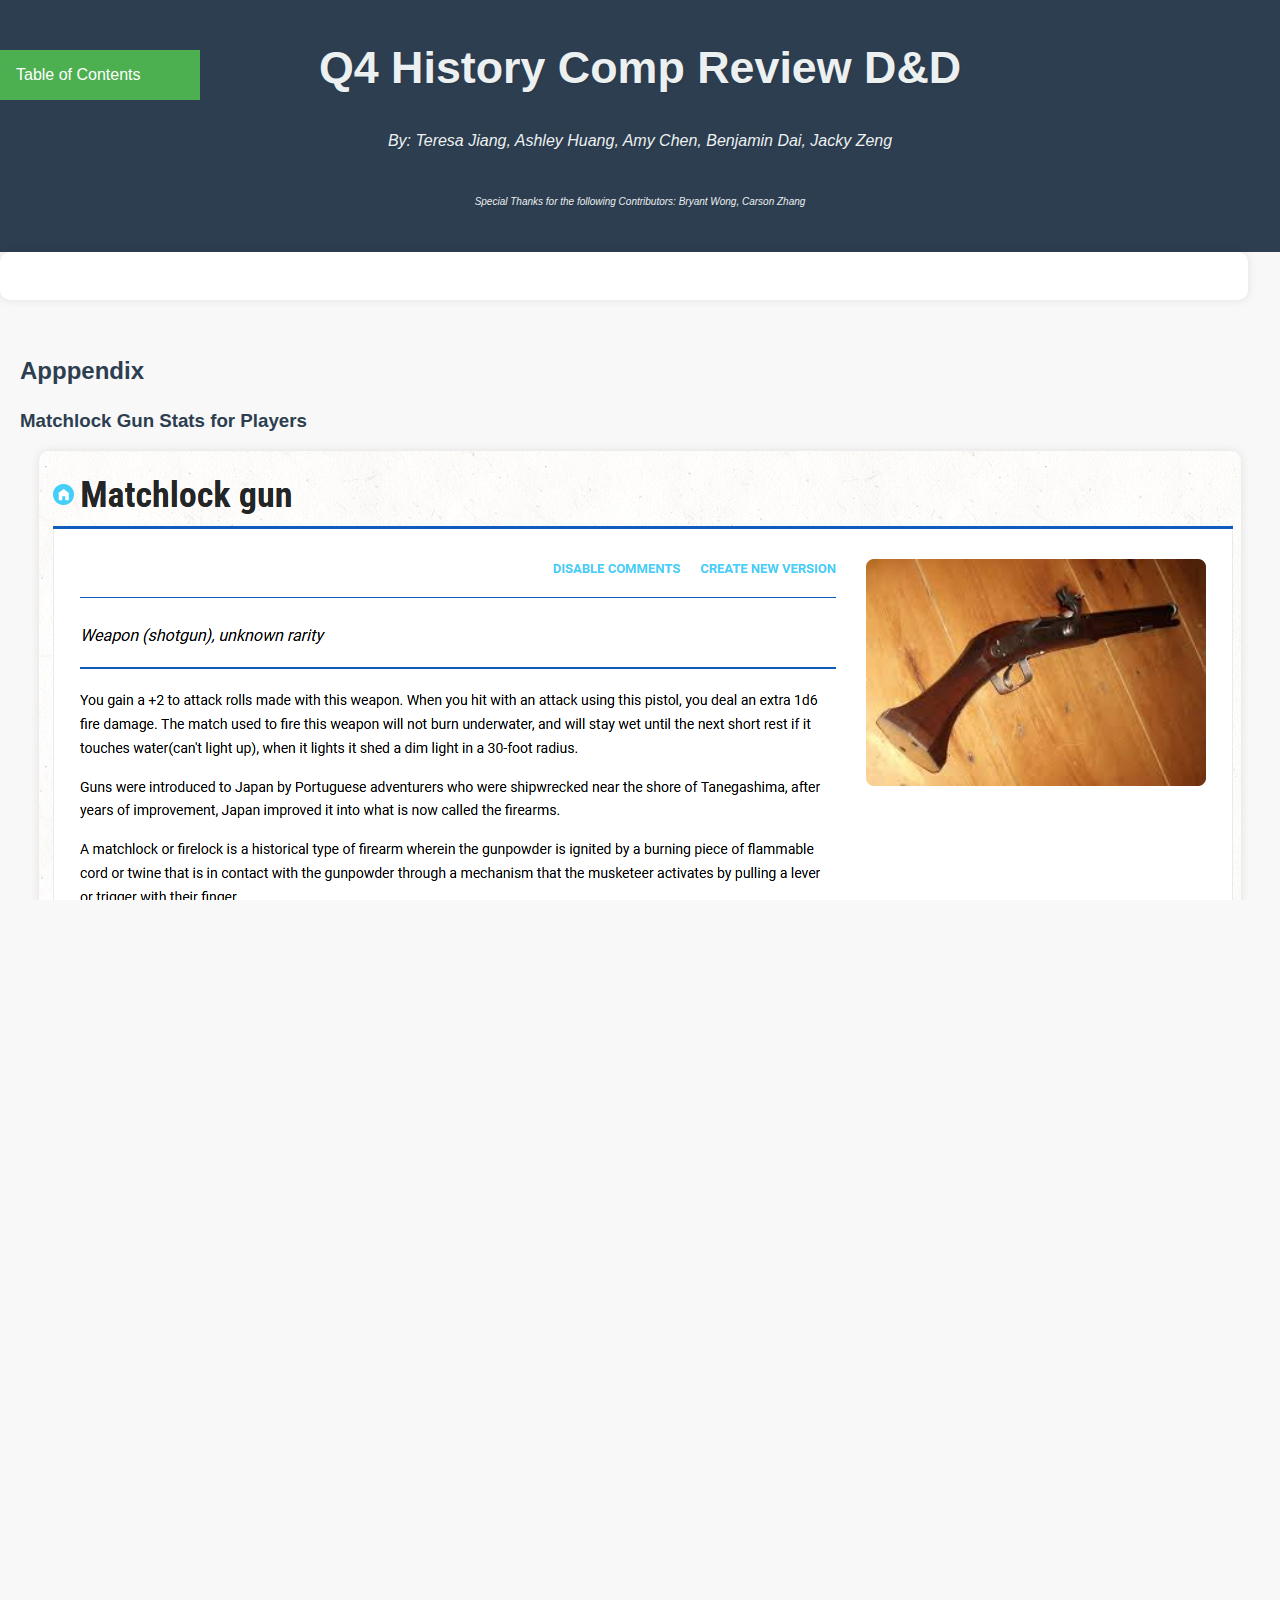
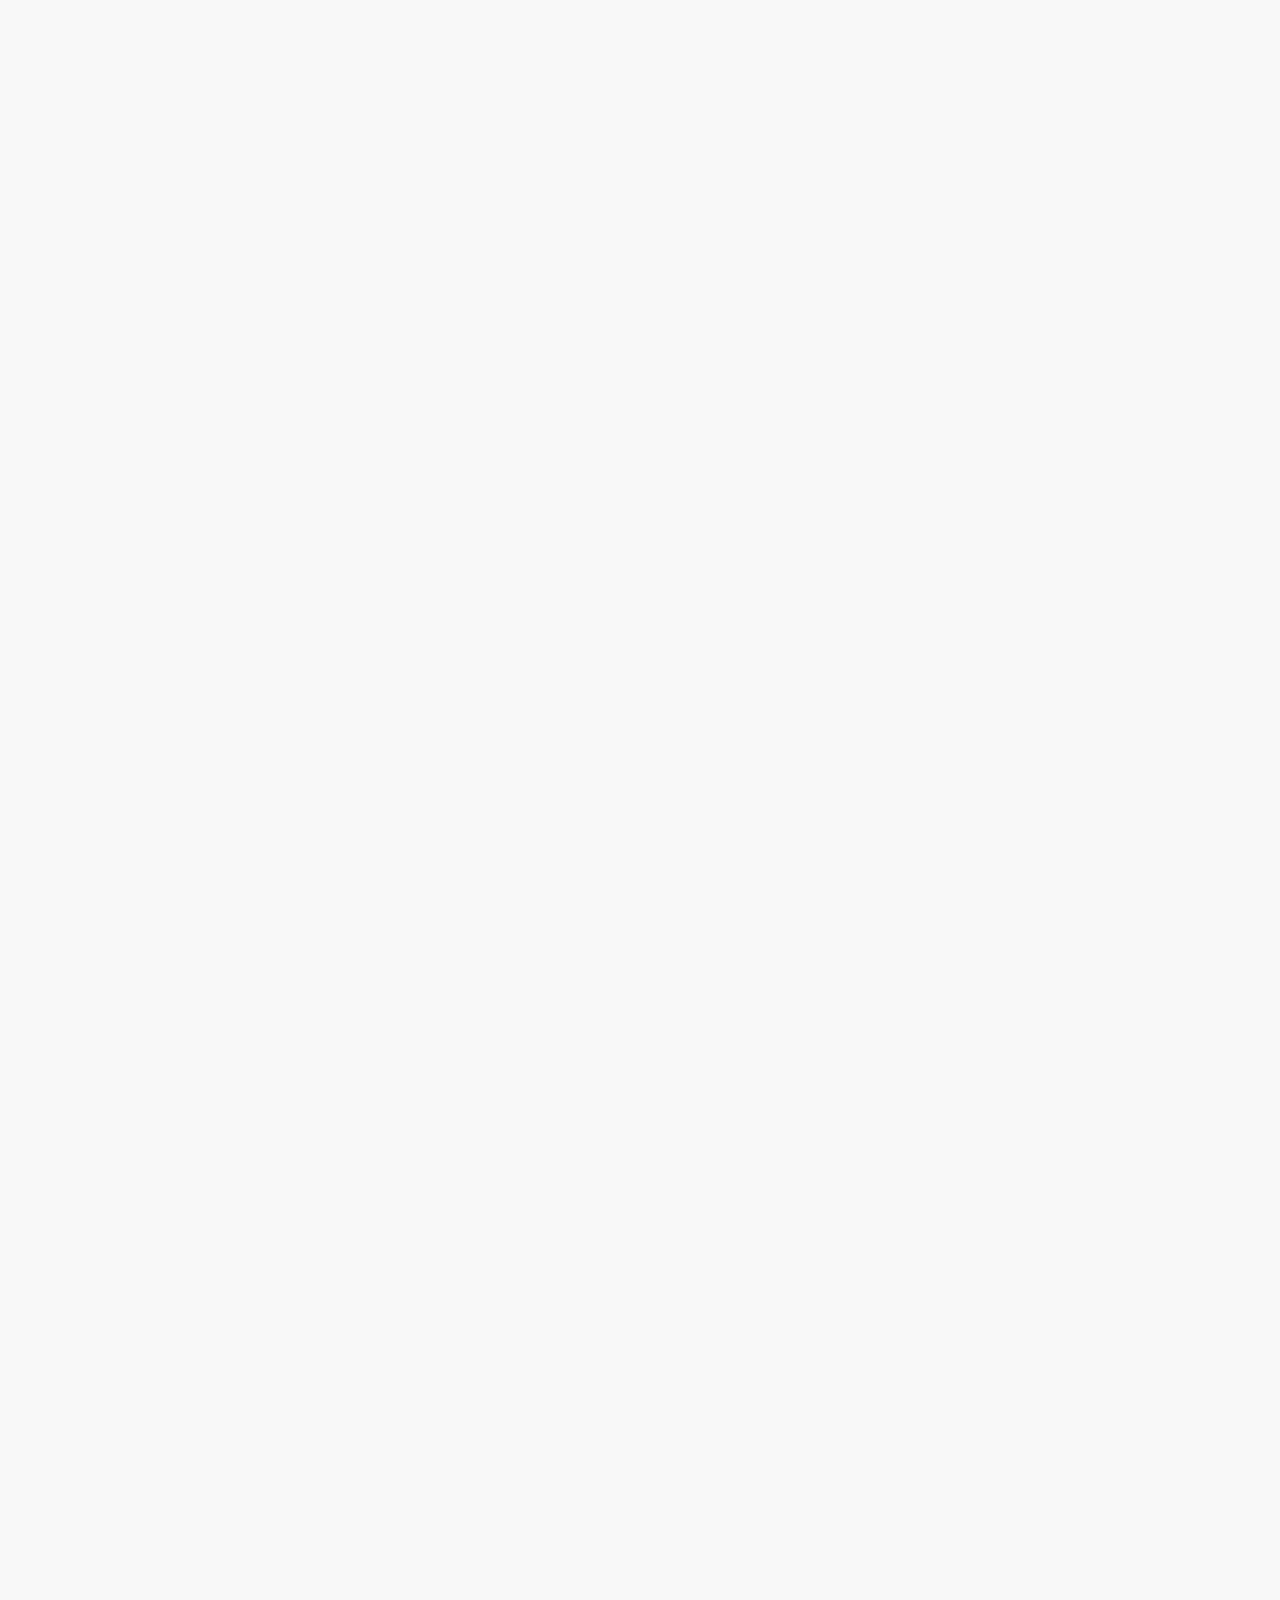
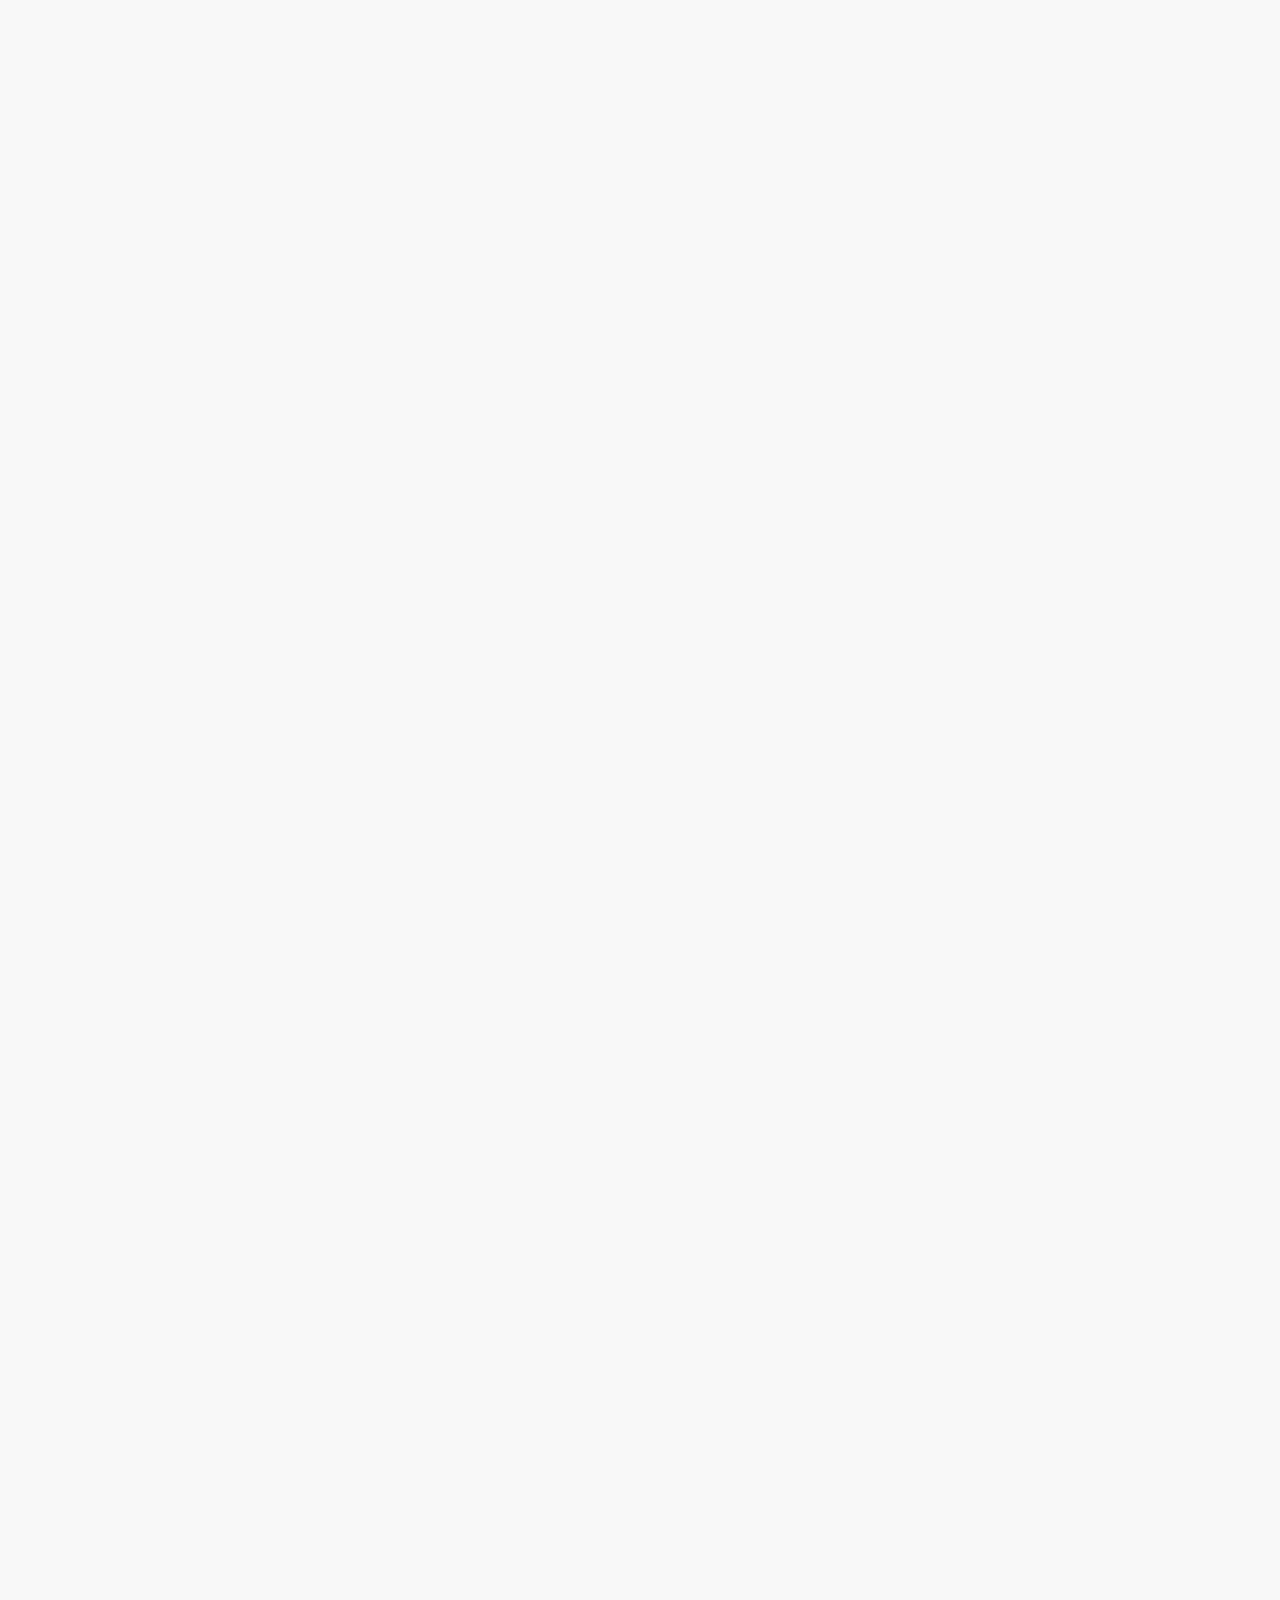
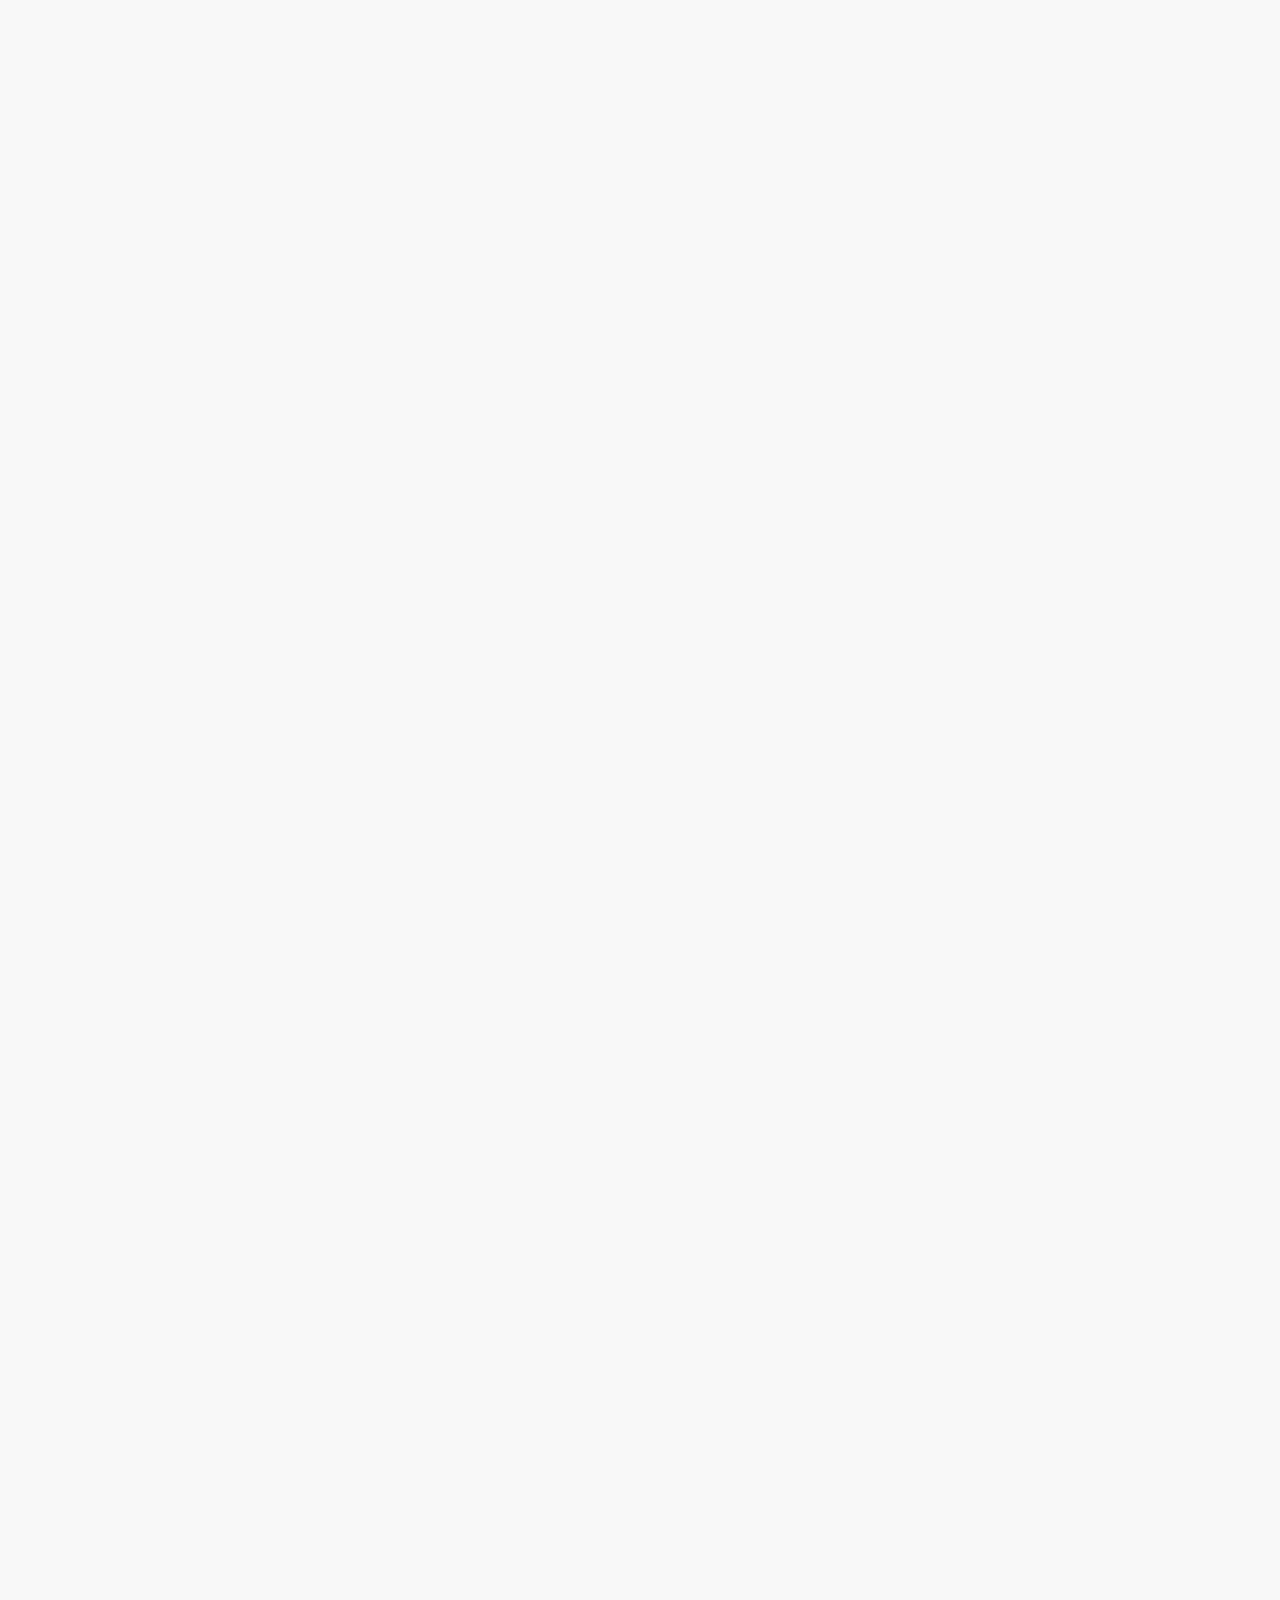
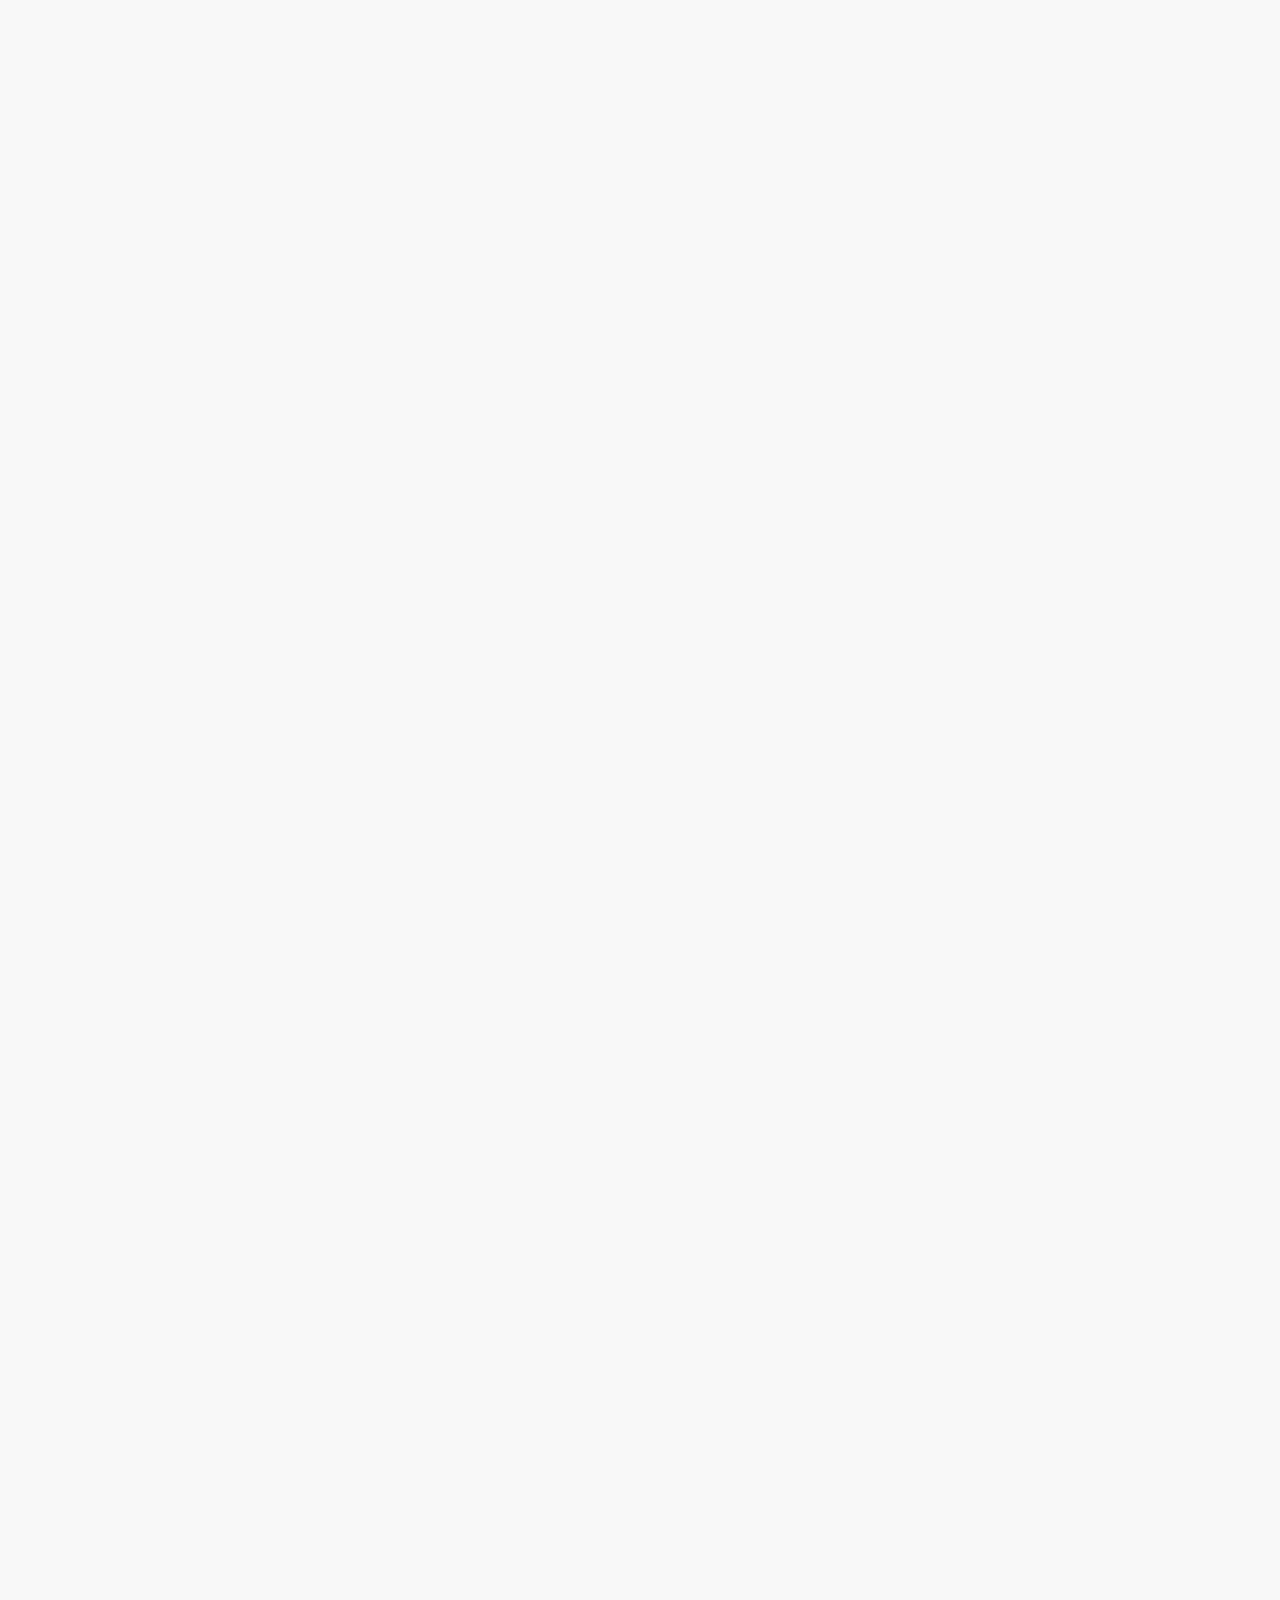
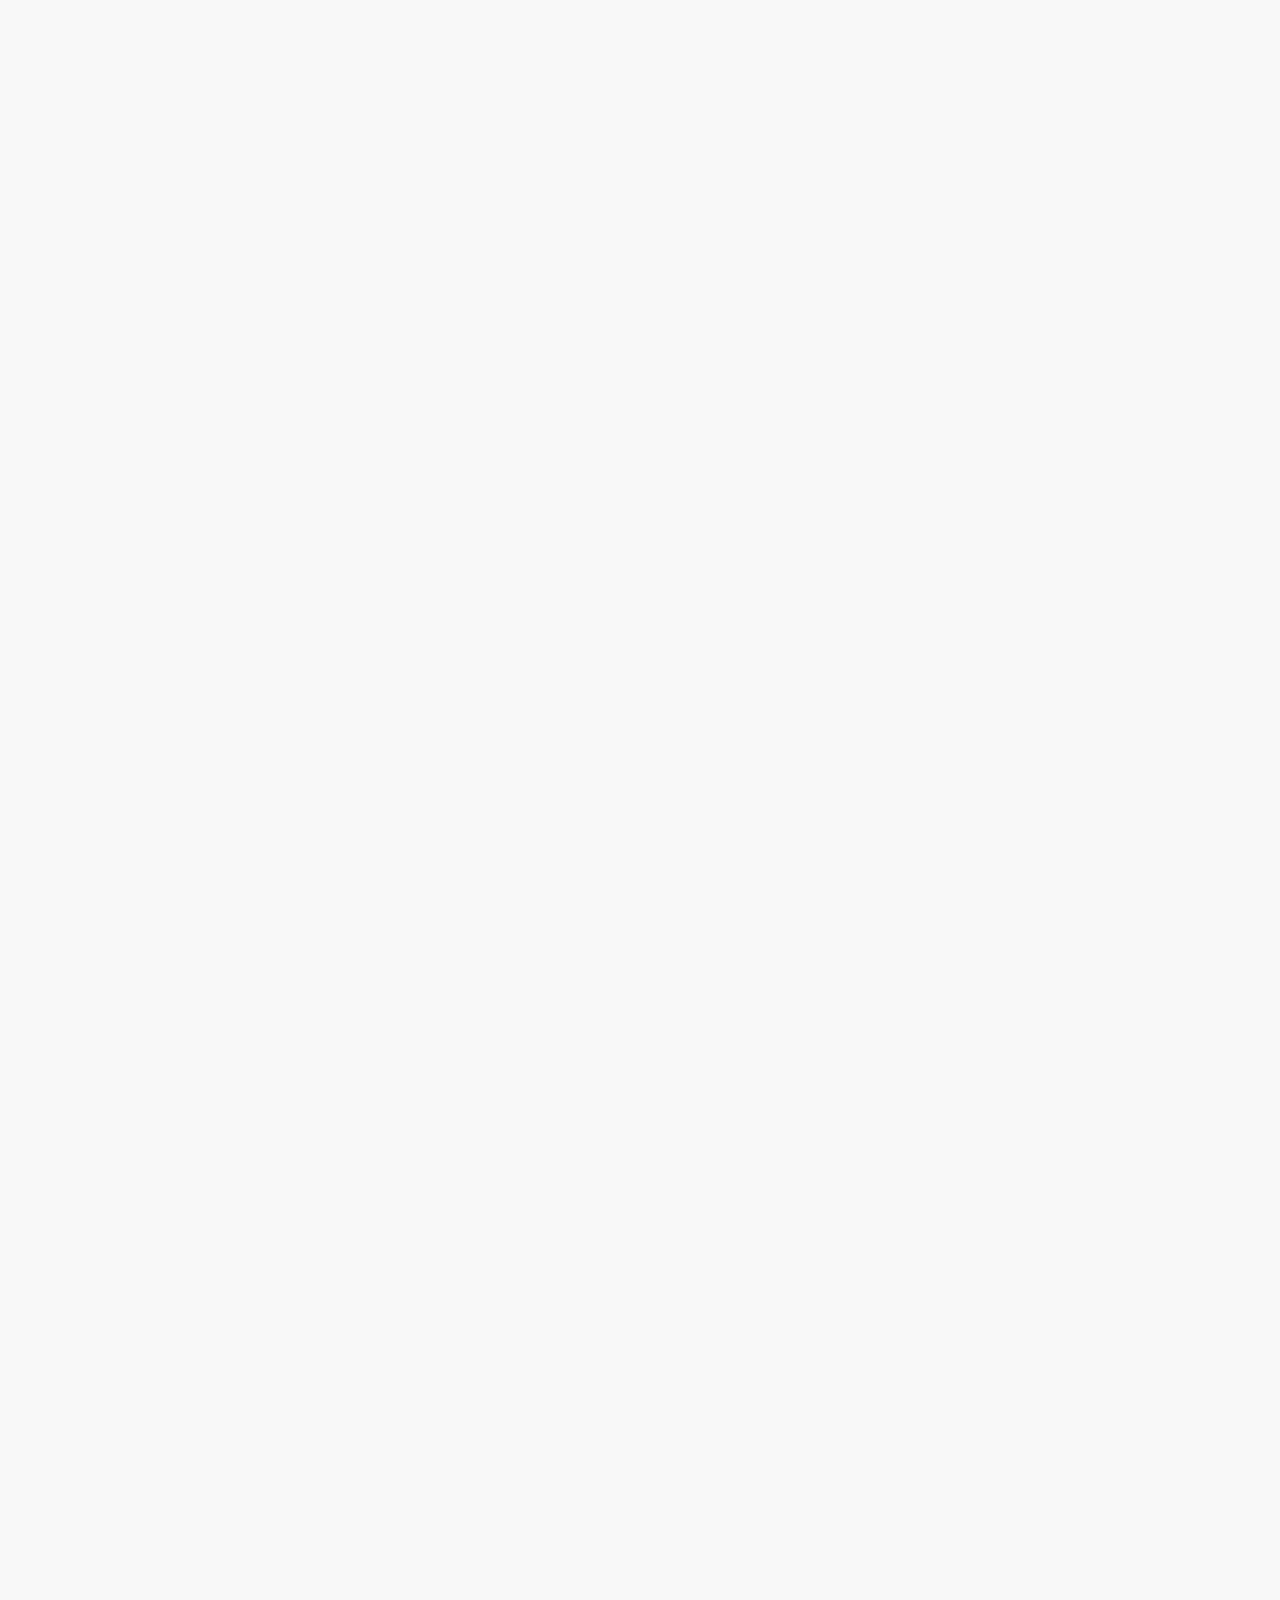
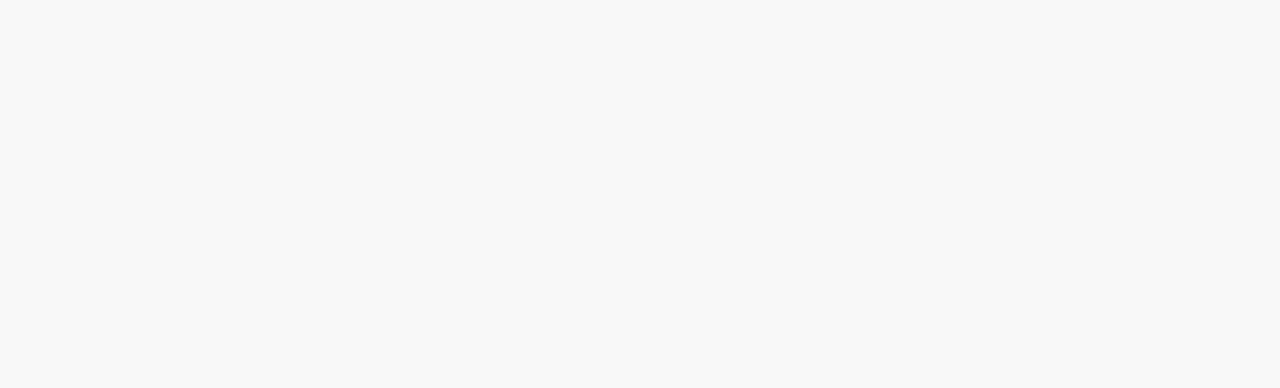
==== commit e5a2cfa8: "Update appendix.html" ====
--- a/appendix.html
+++ b/appendix.html
@@ -251,6 +251,42 @@
 
     }
 
+
+    /* Ensure text does not overlap with images when zoomed */
+
+    .text-section::after {
+      content: "";
+
+      display: table;
+
+      clear: both;
+
+    }
+
+
+    /* Add a clearfix to ensure text does not overlap with images */
+
+    .clearfix::after {
+      content: "";
+
+      display: table;
+
+      clear: both;
+
+    }
+
+    .map-container {
+      display: inline-block;
+      vertical-align: top;
+      width: 48%;
+      margin: 1%;
+    }
+
+    .map-container h3 {
+      margin-top: 0;
+      margin-bottom: 0.5rem;
+    }
+
   </style>
 
 </head>
@@ -261,9 +297,7 @@
 
     <h3 class="title">Q4 History Comp Review D&D</h3>
 
-    <p class="author">By: Teresa Jiang, Ashley Huang, Amy Chen, Benjamin Dai, Jacky Zeng</p>  
-
-    <br>
+    <p class="author">By: Teresa Jiang, Ashley Huang, Amy Chen, Benjamin Dai, Jacky Zeng</p>  <br>
 
     <p class="author"><font size = "1">Special Thanks for the following Contributors: Bryant Wong, Carson Zhang</font></p>
 
@@ -304,6 +338,7 @@
             <a class="toc-link" href="TokugawaIeyasu.html">Tokugawa Ieyasu</a>
 
             <a class="toc-link" href="ToyotomiHideyoshi.html">Toyotomi Hideyoshi</a>
+
             <a class="toc-link" href="Guide.html">Guide</a>
 
             <a class="toc-link" href="LightCavalry.html">Light Cavalry</a>
@@ -330,7 +365,7 @@
 
       <h1>Apppendix</h1>
 
-      <section id="Matchlock_Gun" class="text-section">
+      <section id="Matchlock_Gun" class="text-section clearfix">
 
       <h3>Matchlock Gun Stats for Players</h3>
 
@@ -346,7 +381,7 @@
 
       <br>
 
-      <section id="Japanese_Hiragana" class="text-section">
+      <section id="Japanese_Hiragana" class="text-section clearfix">
 
         <h3>Japanese Hiragana Chart for Players</h3>
 
@@ -362,7 +397,7 @@
 
       <br>
 
-      <section id="Killer_Armor" class="text-section">
+      <section id="Killer_Armor" class="text-section clearfix">
 
         <h3>Killer Armor Stats for DM</h3>
 
@@ -372,7 +407,7 @@
 
         will still remain after gaining the next level of attunement. <br>
 
-        <strong>If the players get negative ability scores, the following will happen:</strong>  
+        <strong>If the players get negative ability scores, the following will happen:</strong>  <br>
 
         </p>
 
@@ -404,7 +439,7 @@
 
       <br>
 
-      <section id="Stone_Pebbles_Key" class="text-section">
+      <section id="Stone_Pebbles_Key" class="text-section clearfix">
 
         <h3>Stone Pebbles Key for players</h3>
 
@@ -425,20 +460,21 @@
 
       <br>
 
-      <section id="Attention" class="text-section">
+      <section id="Attention" class="text-section clearfix">
 
         <h3>Attention Spell Card for players</h3>
 
         <img src="Appendix/Attention.png" alt="Attention" class="datasheet-img">
 
       </section>
-      <br>
-
-      <br>
-
-      <br>
-
-      <section id="Shield_of_TH" class="text-section">
+
+      <br>
+
+      <br>
+
+      <br>
+
+      <section id="Shield_of_TH" class="text-section clearfix">
 
         <h3>Shield of Toyotomi Hideyoshi Card for players</h3>
 
@@ -452,7 +488,7 @@
 
       <br>
 
-      <section id="ASK" class="text-section">
+      <section id="ASK" class="text-section clearfix">
 
         <h3>Ancient Samurai Knife Card for players</h3>
 
@@ -465,50 +501,40 @@
 
       <br>
 
-      <section id="Hideyoshi’s_Warning" class="text-section">
-
-        <h3>Ancient Hideyoshi’s for players at Lv. 1 Dungeon</h3>
-
-        <img src="Appendix/Hideyoshi's Warning.png" alt="Hideyoshi’s Warning" class="datasheet-img">
-
-      </section>
-
-      <br>
-
-      <br>
-
-      <br>
-
-      <section id="A&NB" class="text-section">
-
+      <section id="Hideyoshi's_Warning" class="text-section clearfix">
+
+        <h3>Ancient Hideyoshi's for players at Lv. 1 Dungeon</h3>
+
+        <img src="Appendix/Hideyoshi's Warning.png" alt="Hideyoshi's Warning" class="datasheet-img">
+
+      </section>
+
+      <br>
+
+      <br>
+
+      <br>
+
+      <section id="A&NB" class="text-section clearfix">
+
+      <div style="display: inline-block; width: 48%; vertical-align: top;">
         <h3>Bright Map for Asuka & Nara for players</h3>
-
         <img src="Appendix/Asuka&NaraBright.png" alt="Asuka&NaraBright" class="datasheet-img small-img">
-
+      </div>
+
+      <div style="display: inline-block; width: 48%; vertical-align: top;">
+        <h3>Dark Map for Asuka & Nara for players</h3>
         <img src="Appendix/Asuka&NaraDark.png" alt="Asuka&NaraDark" class="datasheet-img small-img">
-
-      </section>
-
-      <br>
-
-      <br>
-
-      <br>
-      <section id="Player's_Warning" class="text-section">
-
-        <h3>Player's Warning before Boss Fight</h3>
-
-        <img src="Appendix/Player's_Warning.png" alt="Player's Warning" class="datasheet-img small-img">
-
-        <img src="Appendix/Stone_Tablet.png" alt="Stone Tablet" class="datasheet-img small-img">
-
-      </section>
-      <br>
-
-      <br>
-      <br>
-
-      <section id="Stone_Tablet" class="text-section">
+      </div>
+
+      </section>
+
+      <br>
+
+      <br>
+
+      <br>
+      <section id="Stone_Tablet" class="text-section clearfix">
 
         <h3>Stone Tablet for players</h3>
         <img src="Appendix/Stone_Tablet.png" alt="Stone Tablet" class="datasheet-img small-img">
@@ -516,6 +542,18 @@
         <img src="Appendix/Result.png" alt="Result" class="datasheet-img small-img">
 
       </section>
+      <br>
+
+      <br>
+      <br>
+
+      <section id="Player's_Warning" class="text-section clearfix">
+
+        <h3>Player's Warning before Boss Fight</h3>
+
+        <img src="Appendix/Player's_Warning.png" alt="Player's Warning" class="datasheet-img small-img">
+
+      </section>
     </section>
 
   </main>
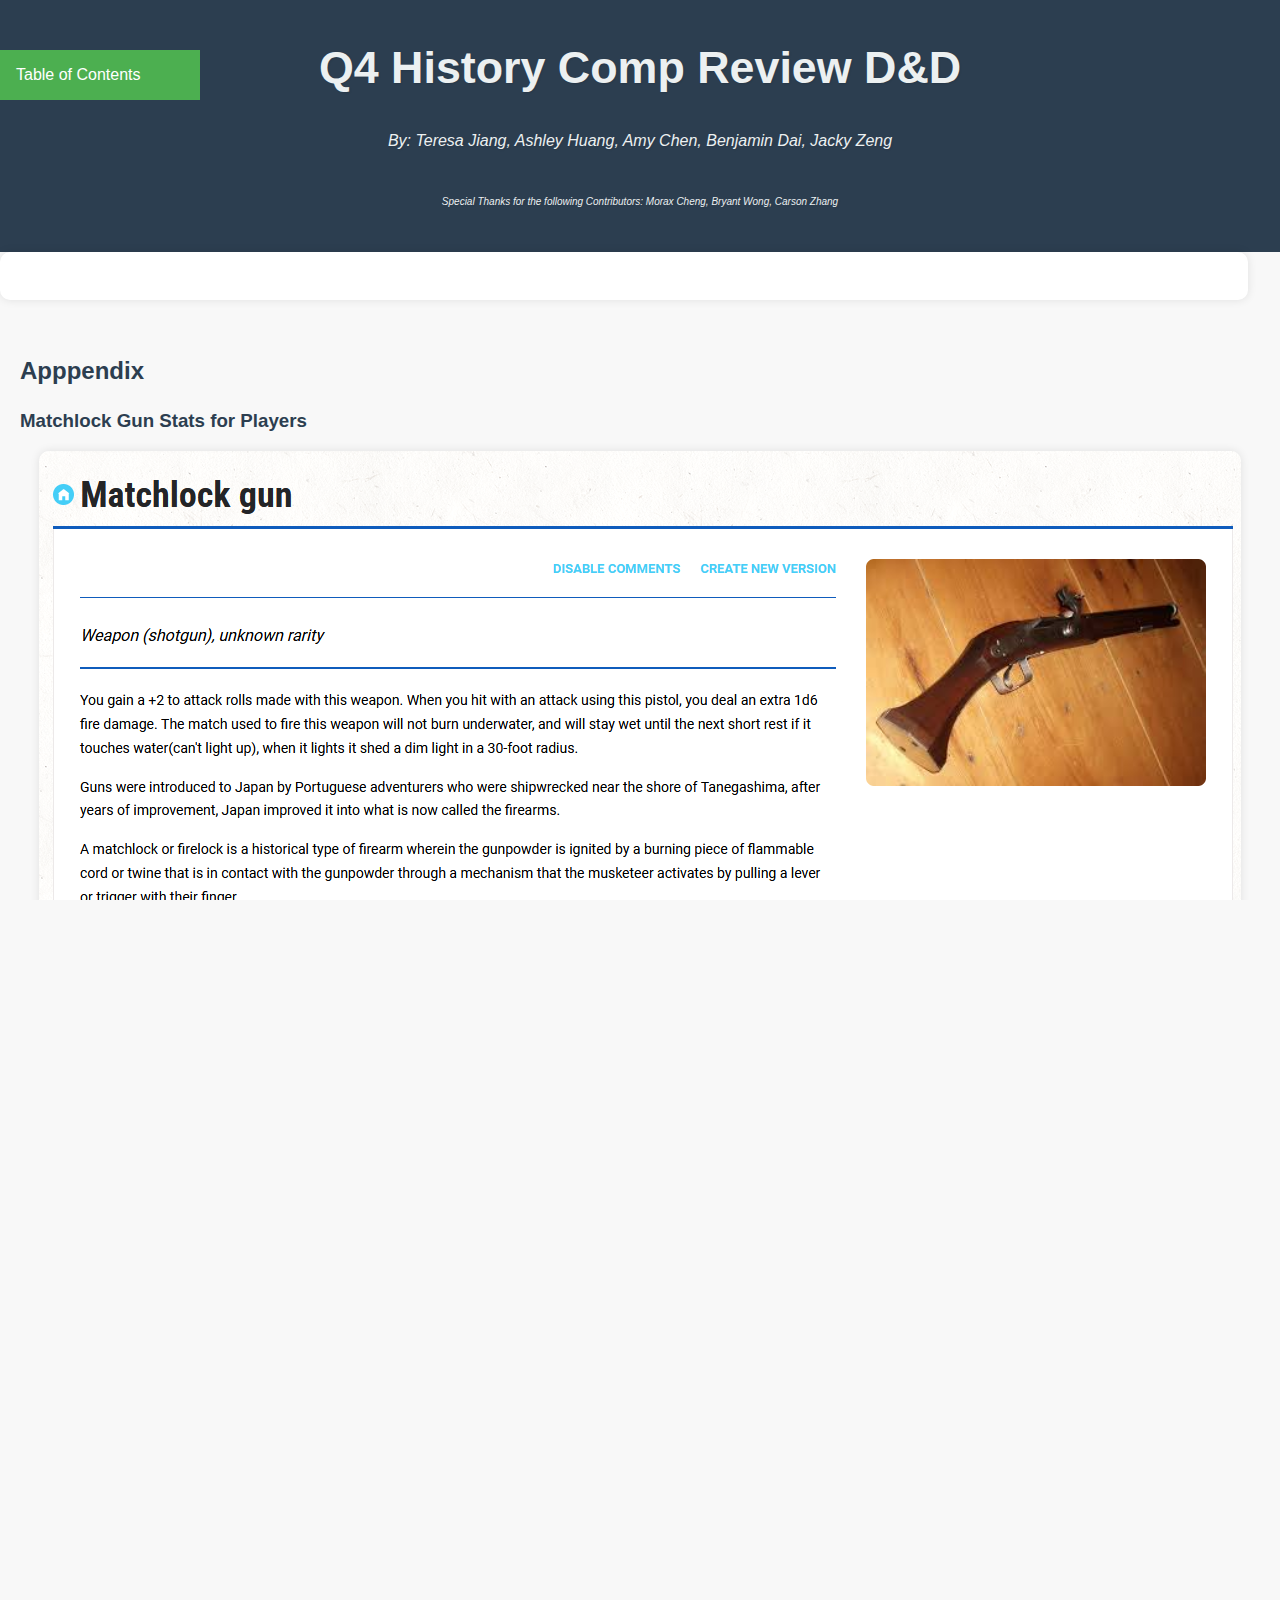
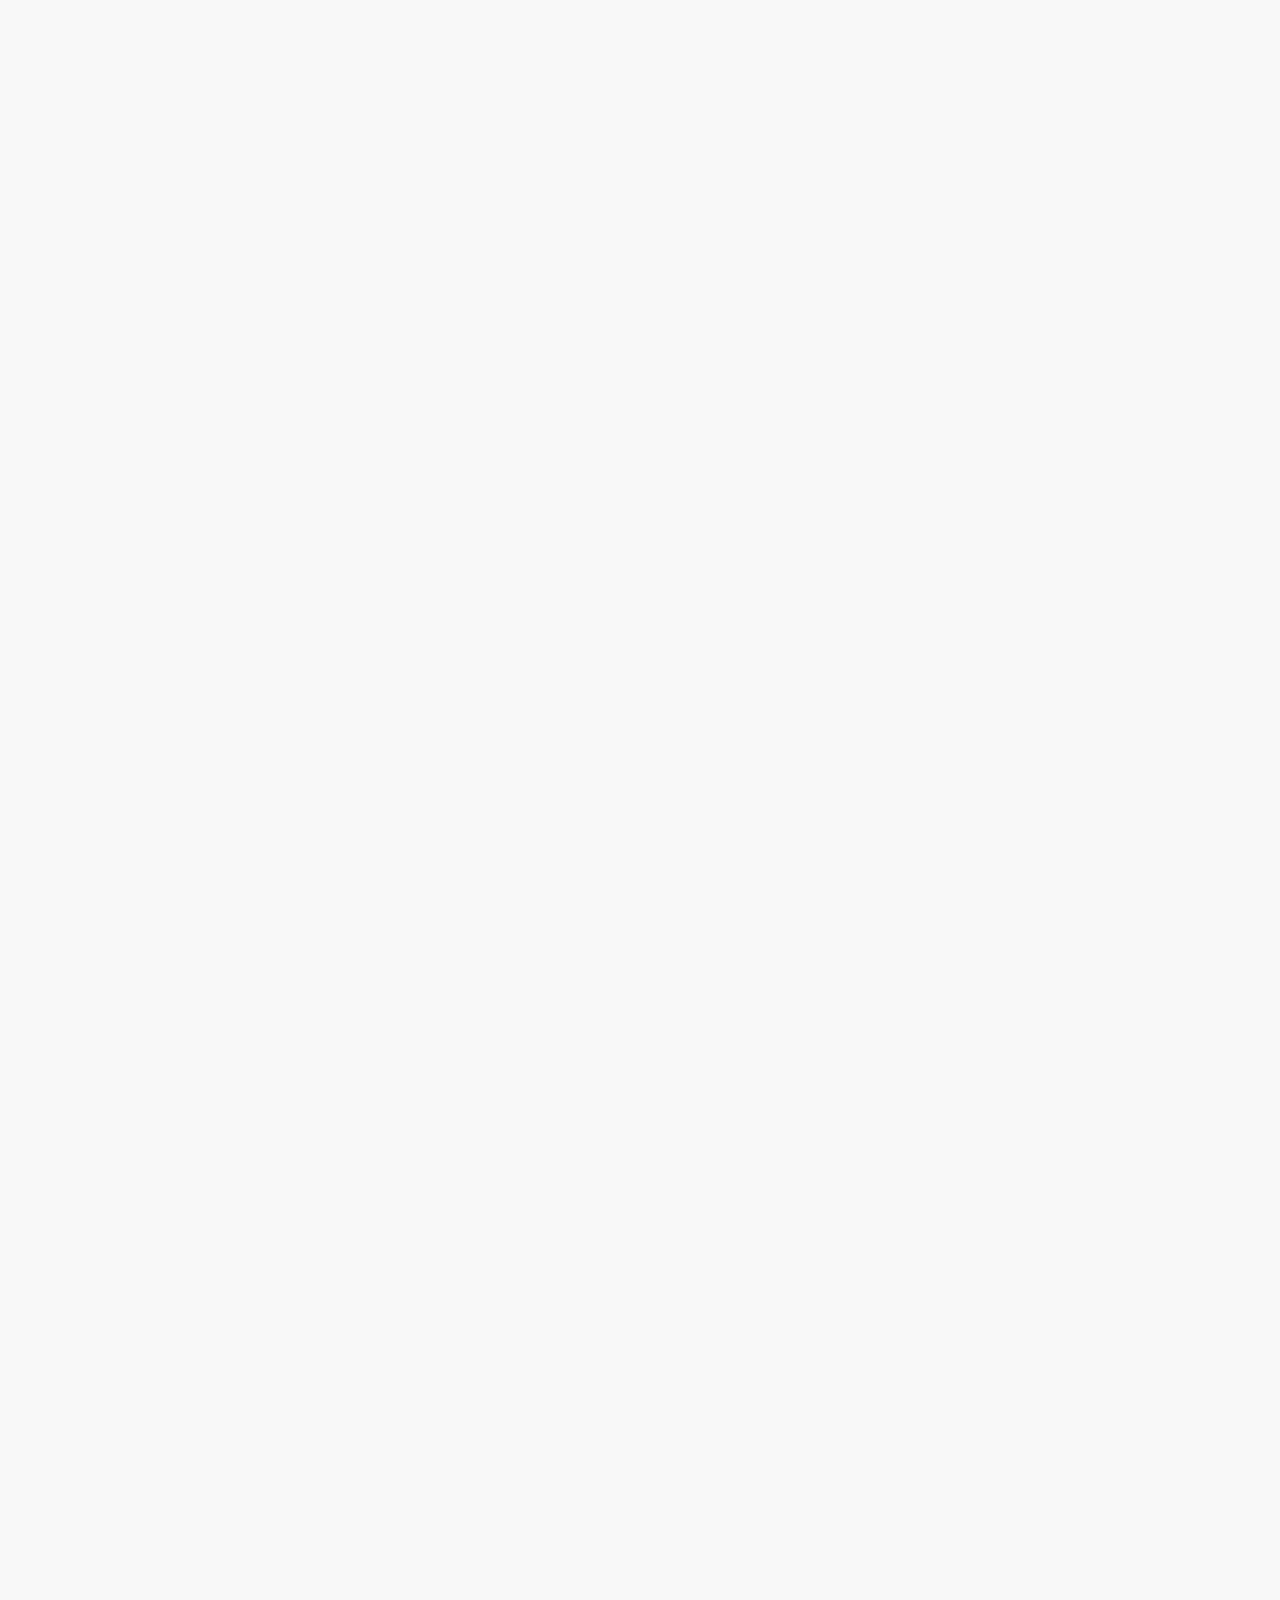
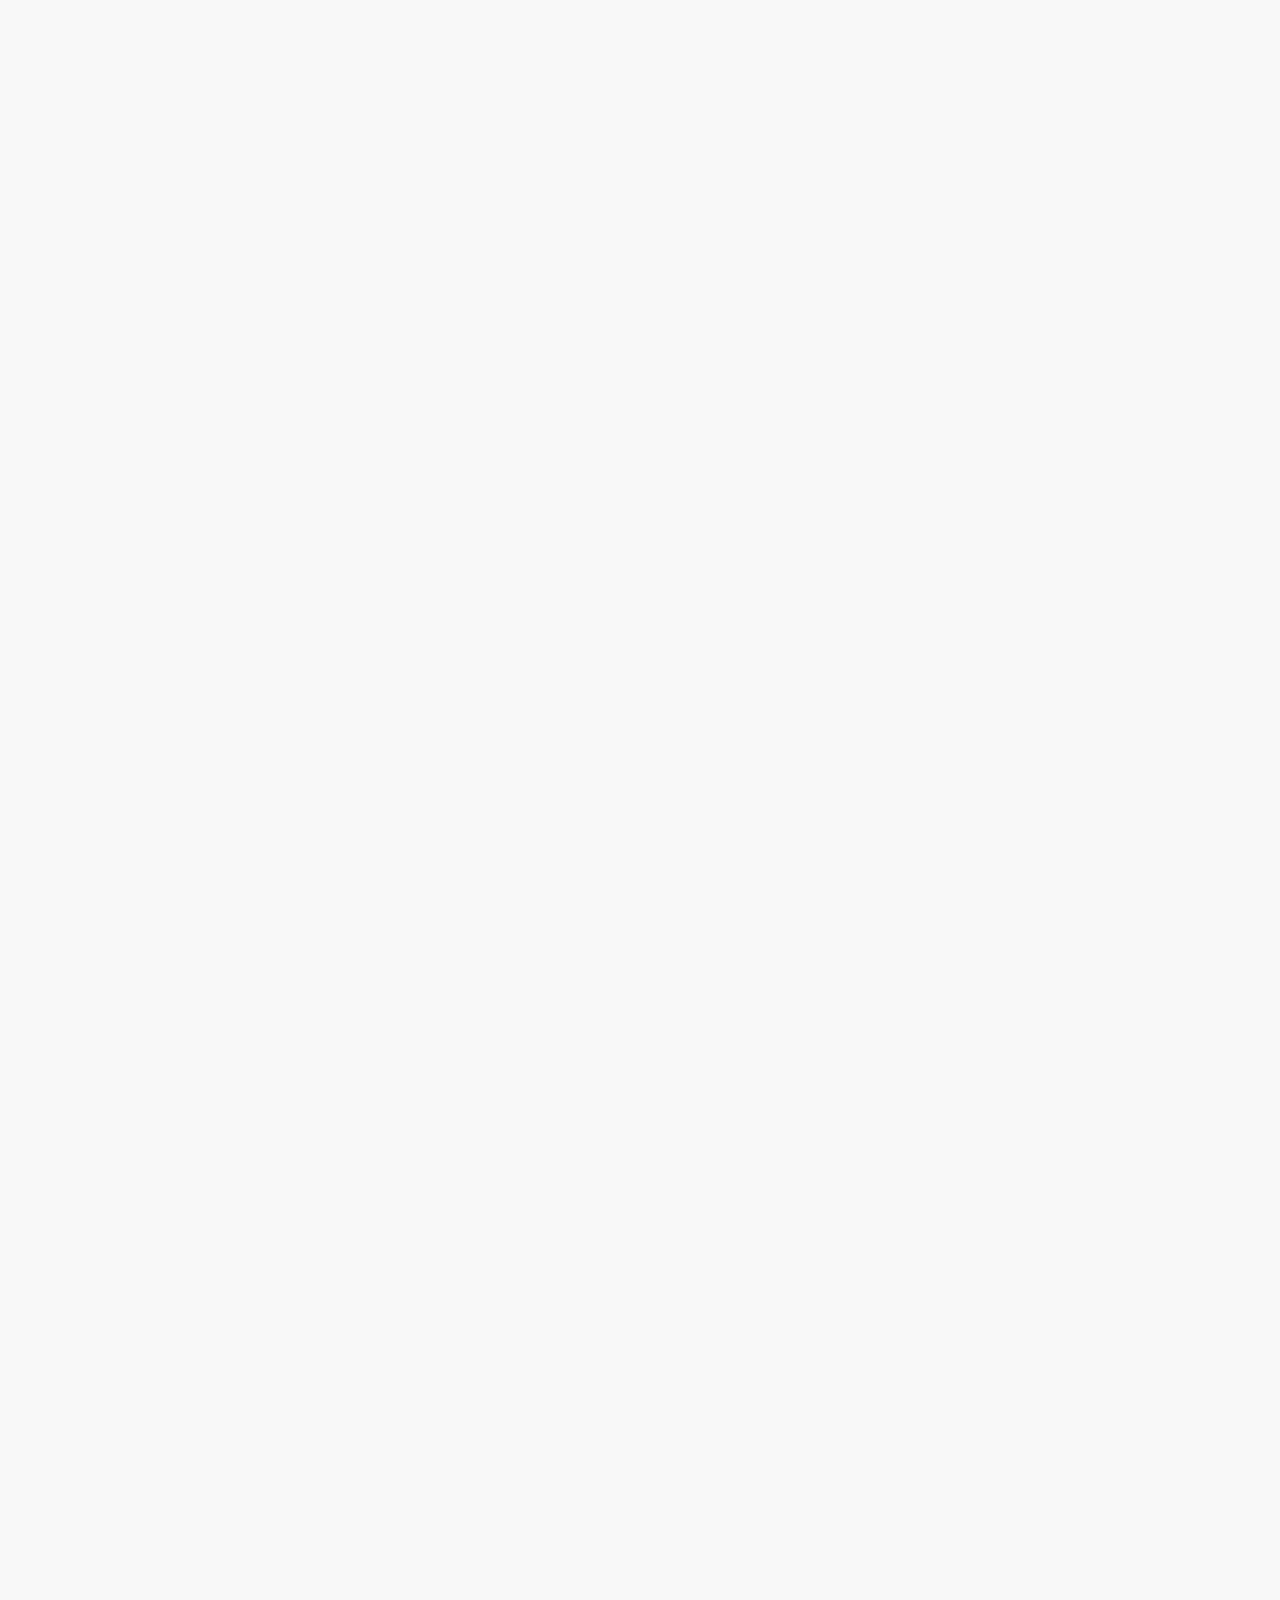
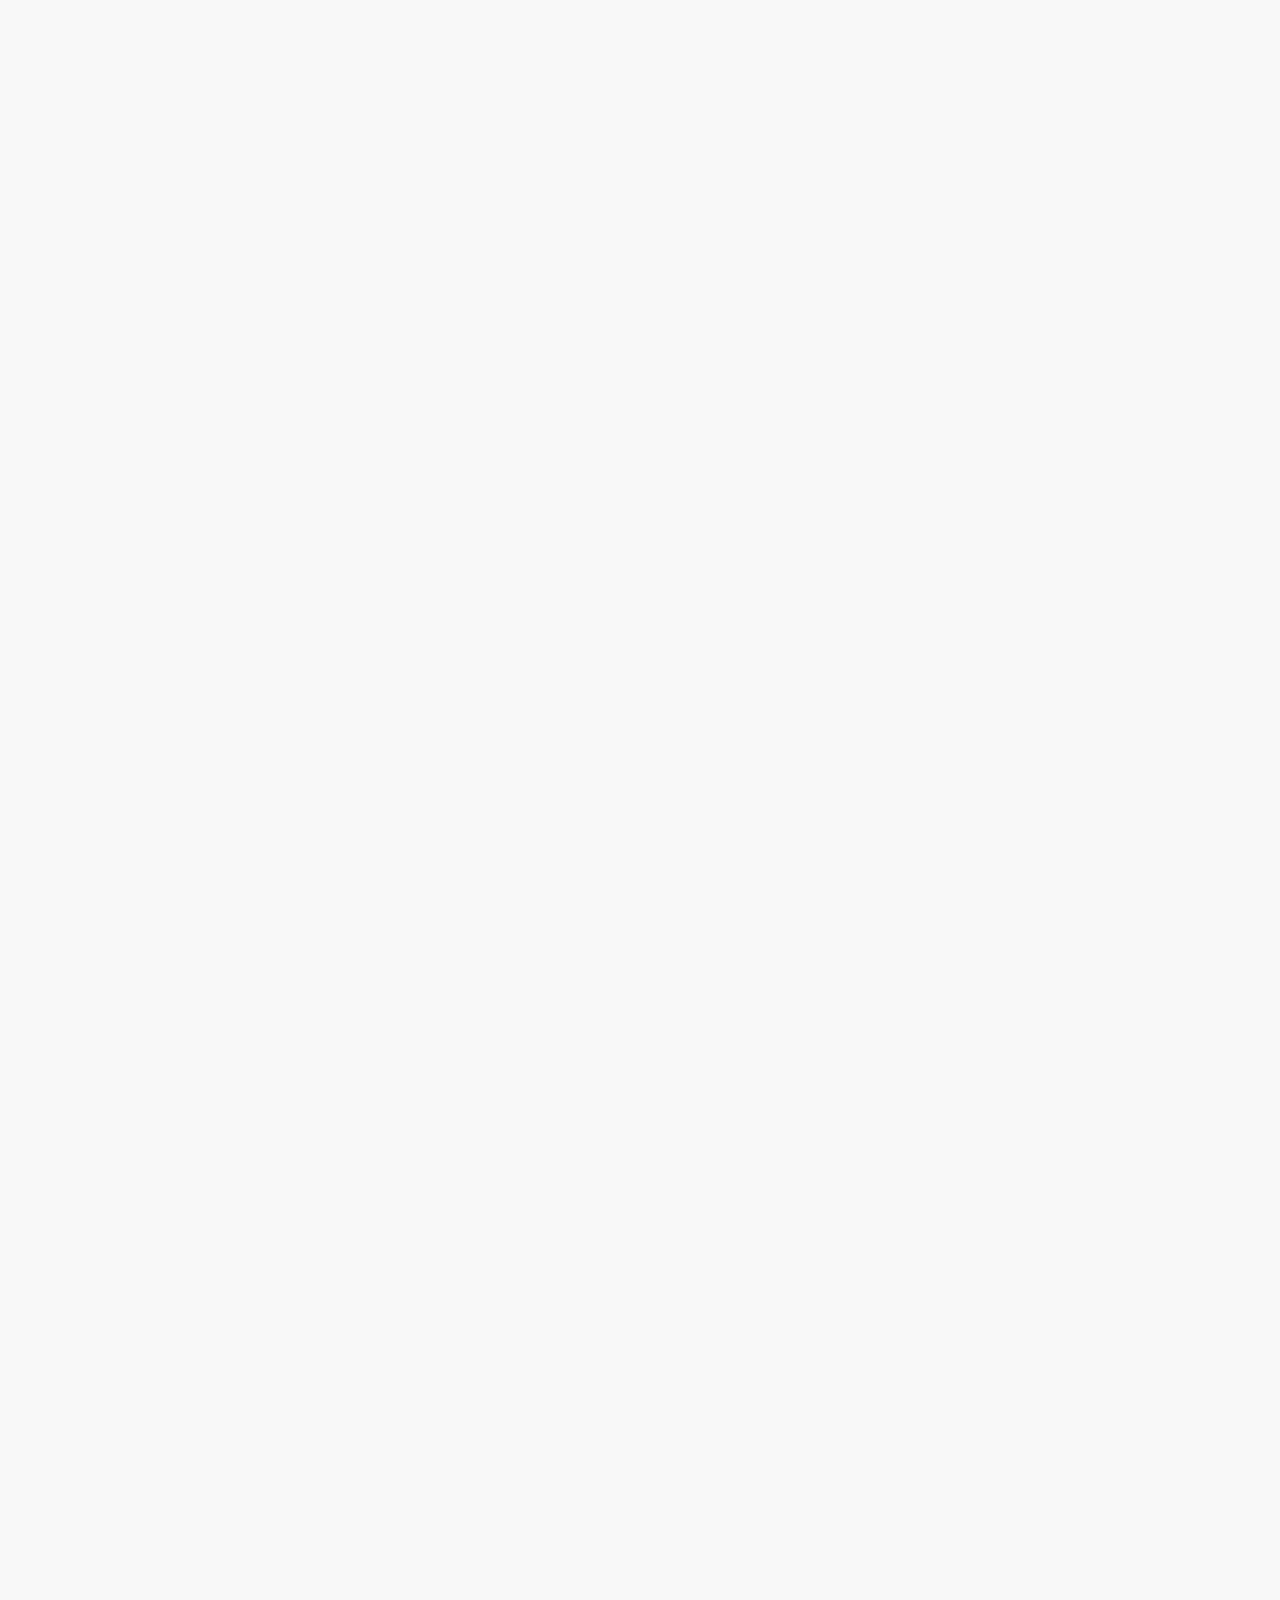
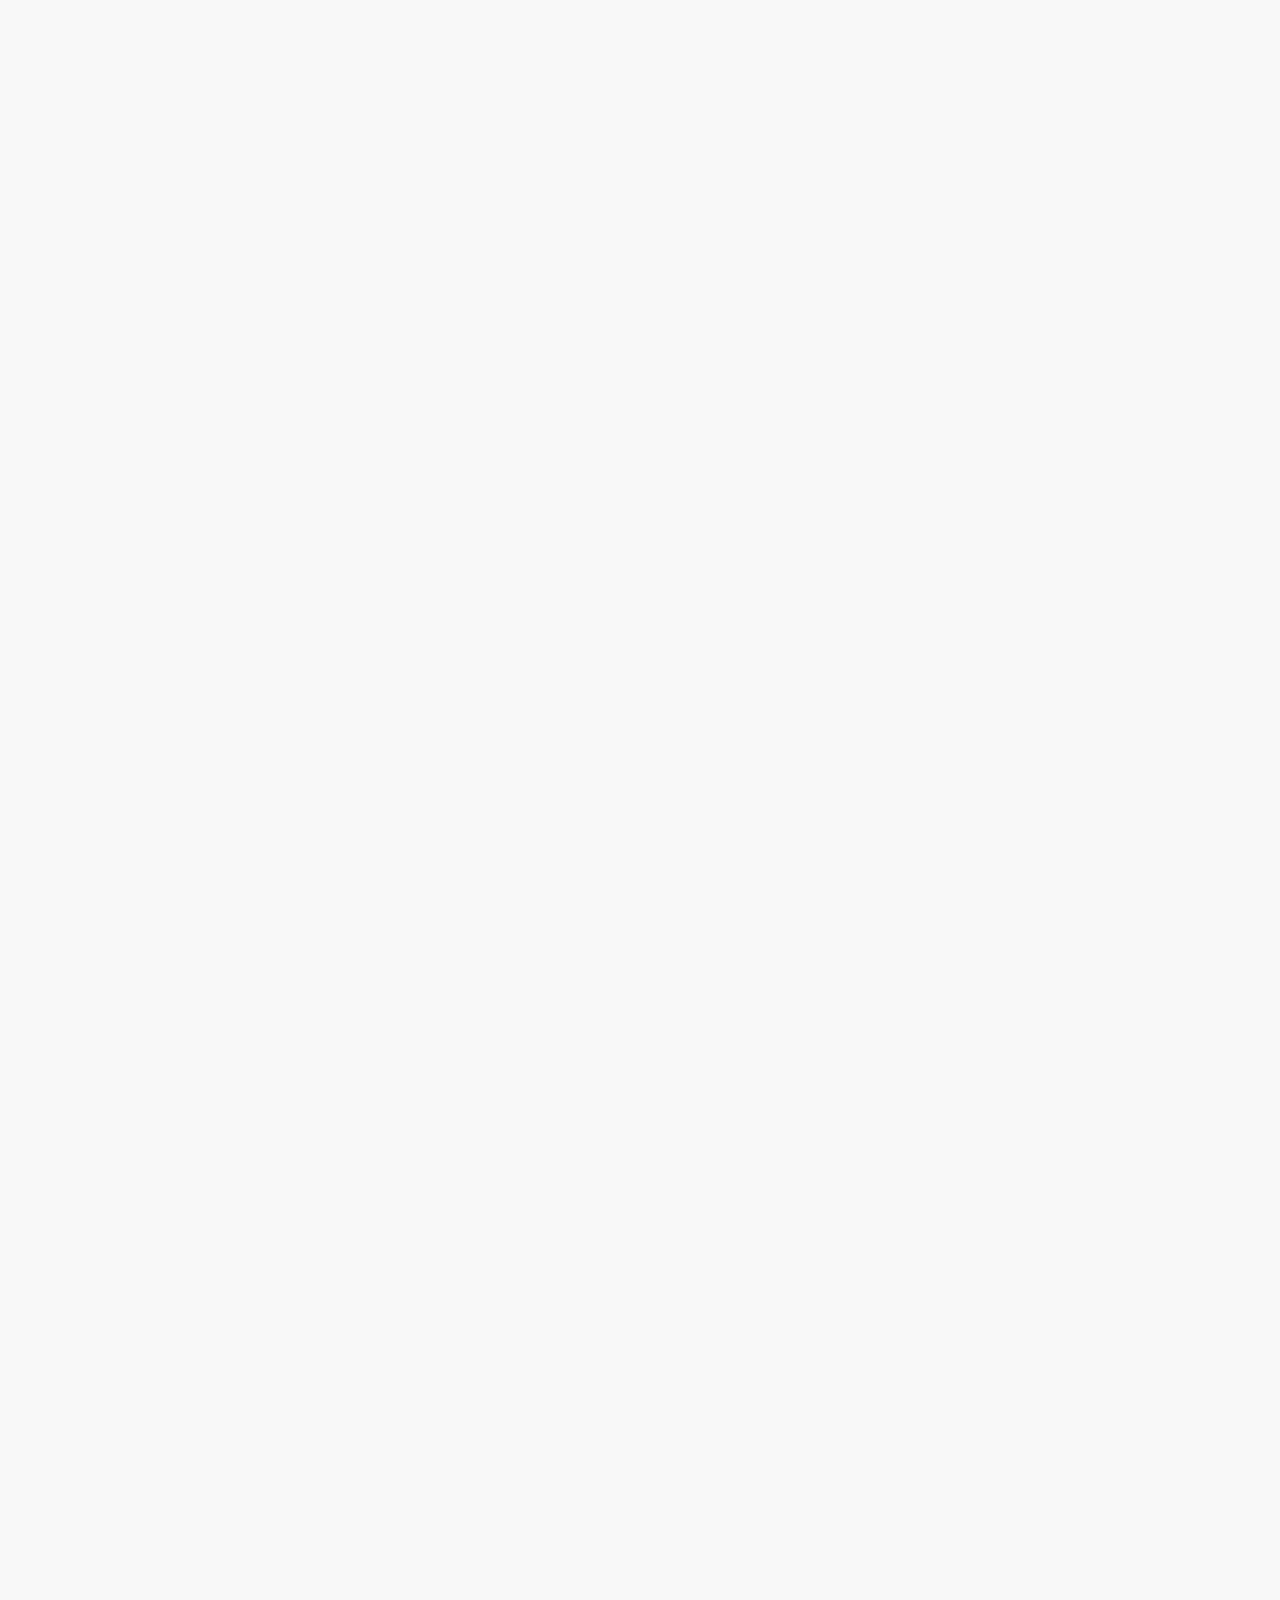
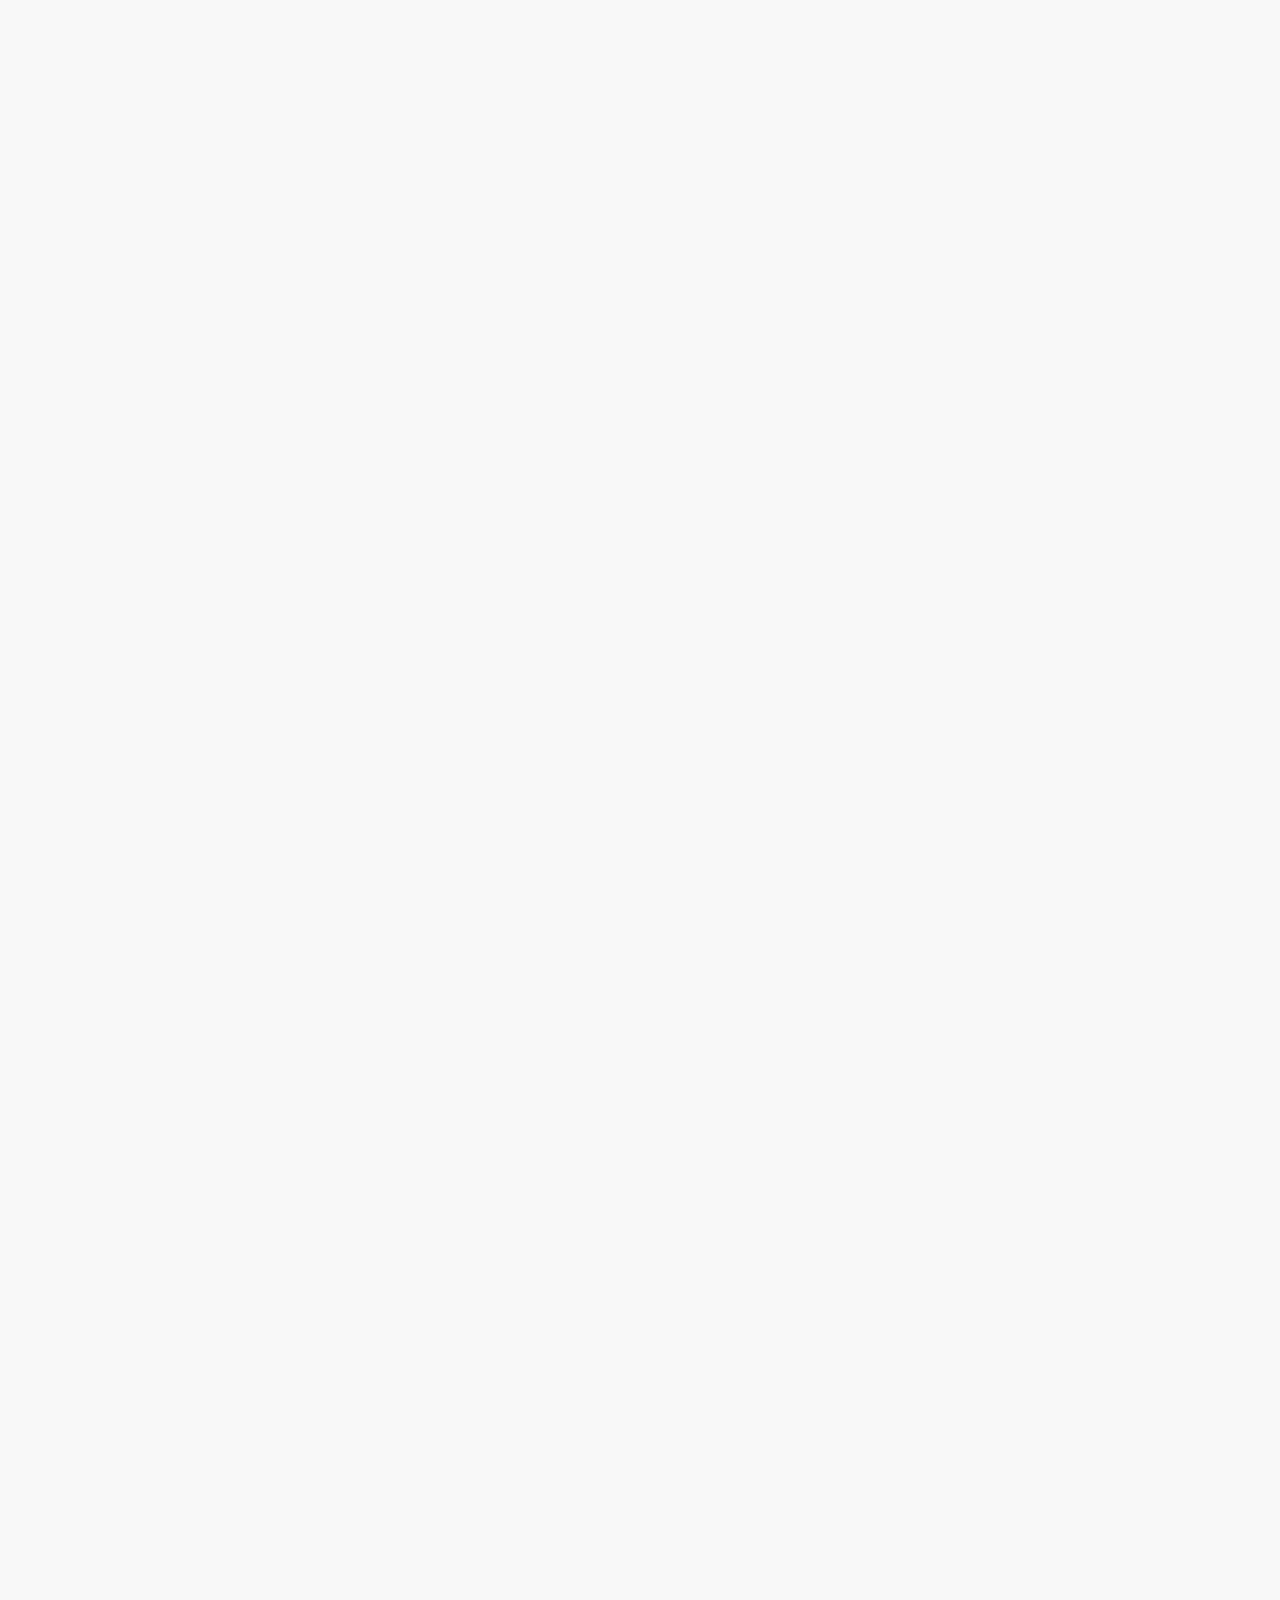
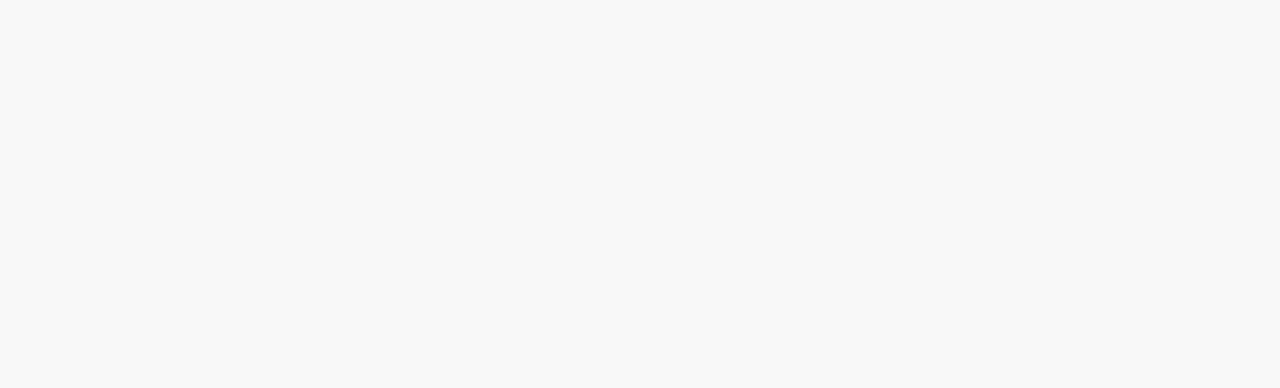
==== commit bb563192: "Mighty Special Thanks" ====
--- a/appendix.html
+++ b/appendix.html
@@ -299,7 +299,7 @@
 
     <p class="author">By: Teresa Jiang, Ashley Huang, Amy Chen, Benjamin Dai, Jacky Zeng</p>  <br>
 
-    <p class="author"><font size = "1">Special Thanks for the following Contributors: Bryant Wong, Carson Zhang</font></p>
+    <p class="author"><font size = "1">Special Thanks for the following Contributors: Morax Cheng, Bryant Wong, Carson Zhang</font></p>
 
   </header>
 
